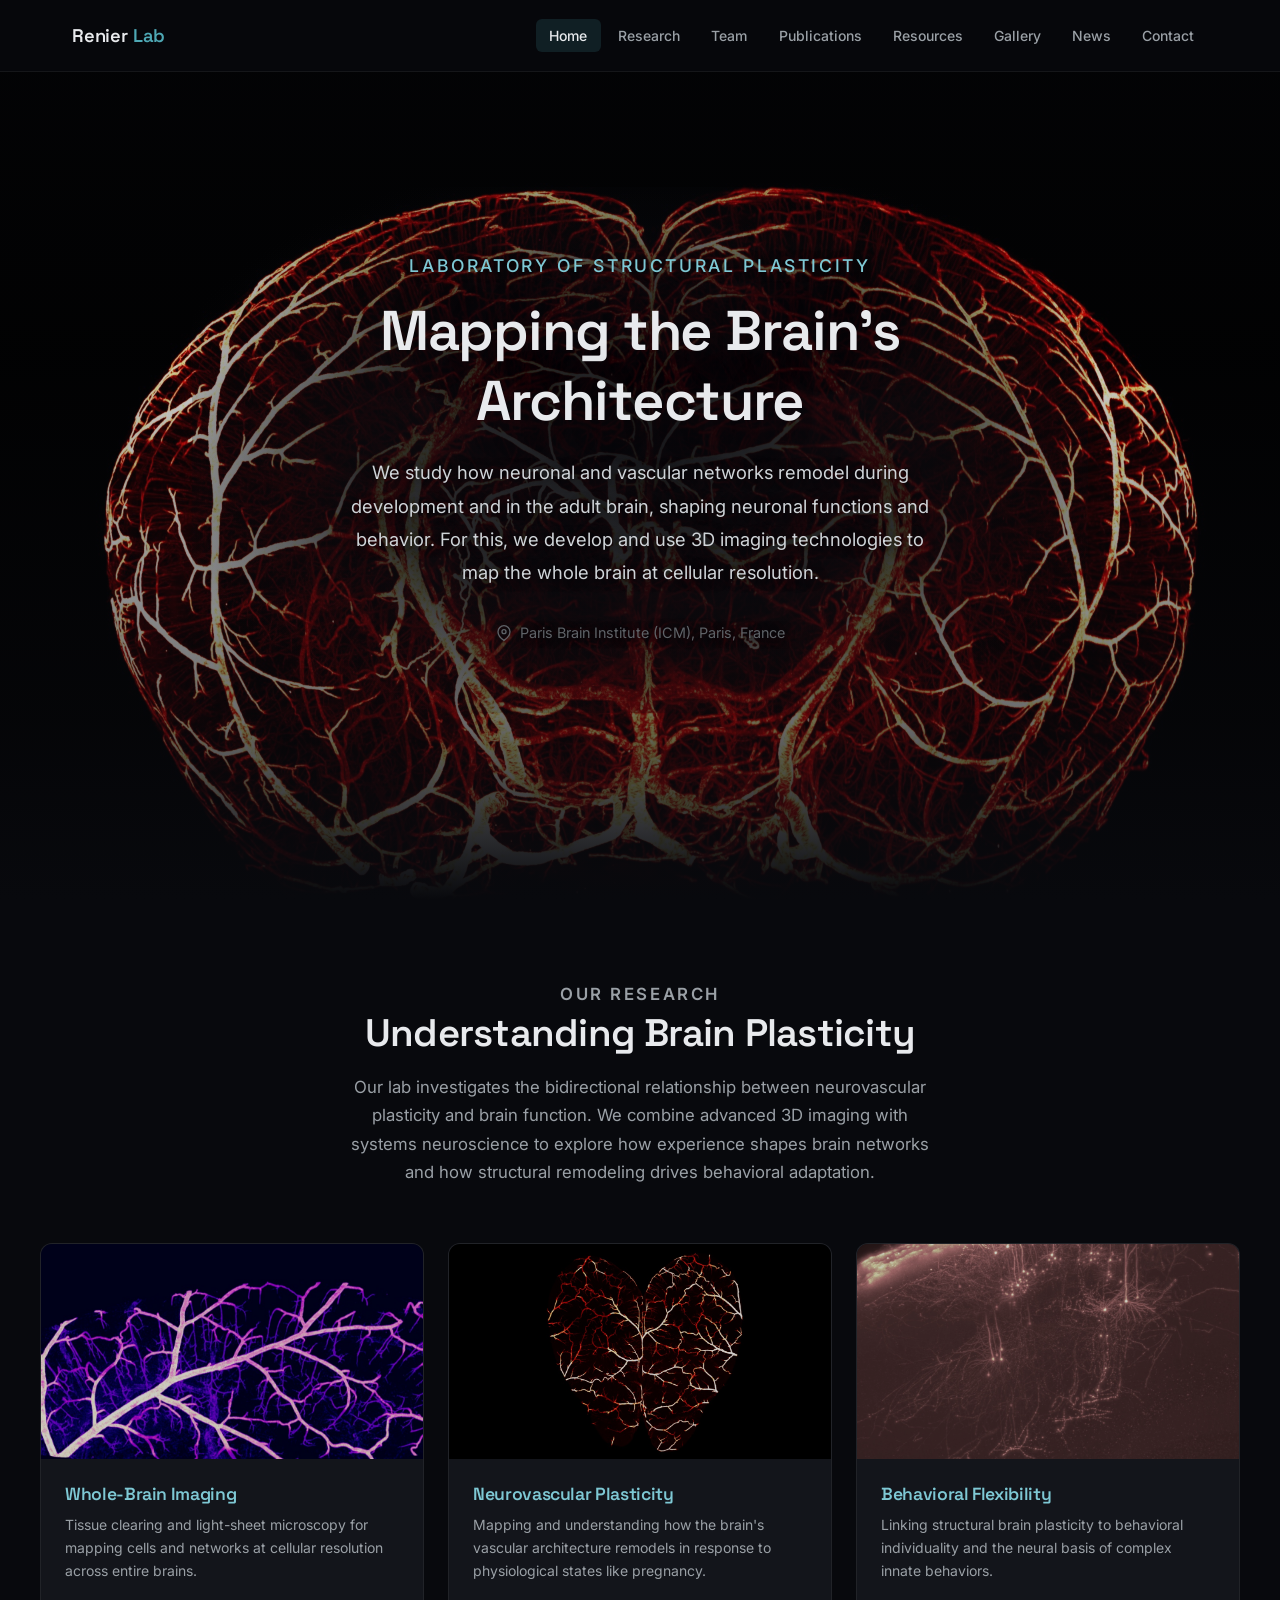
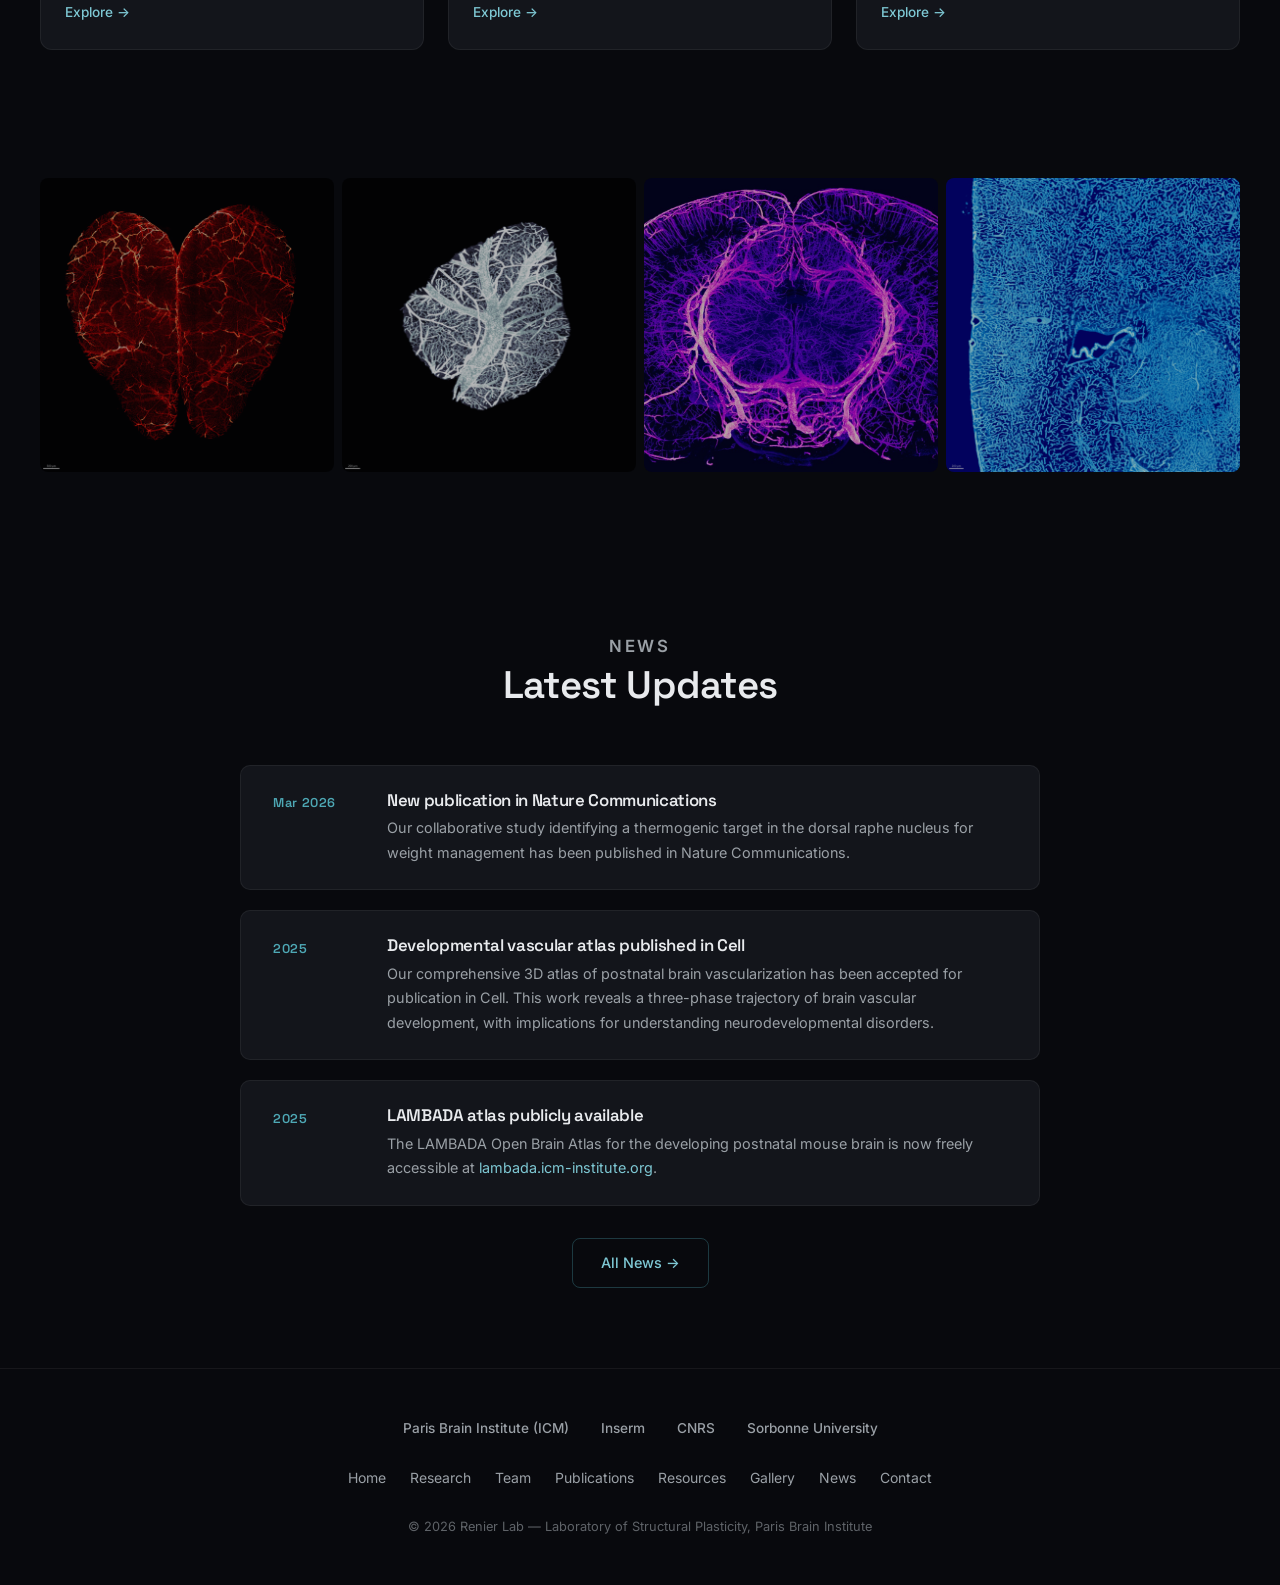
==== site/index.html @ c4204857 "Fixed research statement" ====
<!DOCTYPE html>
<html lang="en">
<head>
  <meta charset="UTF-8">
  <meta name="viewport" content="width=device-width, initial-scale=1.0">
  <title>Renier Lab — Laboratory of Structural Plasticity</title>
  <meta name="description" content="The Renier Lab at Paris Brain Institute studies neurovascular plasticity, brain development, and behavioral flexibility using advanced tissue clearing and light-sheet microscopy.">
  <link rel="canonical" href="https://renier-lab.com/">
  <link rel="icon" href="favicon.svg" type="image/svg+xml">
  <link rel="apple-touch-icon" href="apple-touch-icon.png">
  <meta name="theme-color" content="#08090d">
  <meta property="og:type" content="website">
  <meta property="og:site_name" content="Renier Lab">
  <meta property="og:title" content="Renier Lab — Laboratory of Structural Plasticity">
  <meta property="og:description" content="The Renier Lab at Paris Brain Institute studies neurovascular plasticity, brain development, and behavioral flexibility using advanced tissue clearing and light-sheet microscopy.">
  <meta property="og:url" content="https://renier-lab.com/">
  <meta property="og:image" content="https://renier-lab.com/og-image.jpg">
  <meta property="og:image:width" content="1200">
  <meta property="og:image:height" content="630">
  <meta name="twitter:card" content="summary_large_image">
  <meta name="twitter:title" content="Renier Lab — Laboratory of Structural Plasticity">
  <meta name="twitter:description" content="The Renier Lab at Paris Brain Institute studies neurovascular plasticity, brain development, and behavioral flexibility using advanced tissue clearing and light-sheet microscopy.">
  <meta name="twitter:image" content="https://renier-lab.com/og-image.jpg">
  <link rel="preconnect" href="https://fonts.googleapis.com">
  <link rel="preconnect" href="https://fonts.gstatic.com" crossorigin>
  <link href="https://fonts.googleapis.com/css2?family=Inter:wght@400;500;600&family=Space+Grotesk:wght@500;600;700&display=swap" rel="stylesheet">
  <link rel="stylesheet" href="css/style.css">
</head>
<body>
  <a class="skip-link" href="#main">Skip to content</a>
  <!-- Navigation -->
  <nav class="nav">
    <div class="nav-inner">
      <a href="/" class="nav-logo">Renier <span>Lab</span></a>
      <ul class="nav-links">
        <li><a href="/" class="active">Home</a></li>
        <li><a href="/research">Research</a></li>
        <li><a href="/team">Team</a></li>
        <li><a href="/publications">Publications</a></li>
        <li><a href="/resources">Resources</a></li>
        <li><a href="/gallery">Gallery</a></li>
        <li><a href="/news">News</a></li>
        <li><a href="/contact">Contact</a></li>
      </ul>
      <button class="nav-toggle" aria-label="Toggle menu">&#9776;</button>
    </div>
  </nav>

  <main id="main">

  <!-- Hero -->
  <section class="hero">
    <div class="hero-bg" style="background-image: url('images/hero/ring-of-fire.jpg');"></div>
    <div class="hero-content">
      <p class="hero-subtitle">Laboratory of Structural Plasticity</p>
      <h1>Mapping the Brain's Architecture</h1>
      <p class="hero-description">We study how neuronal and vascular networks remodel during development and in the adult brain, shaping neuronal functions and behavior. For this, we develop and use 3D imaging technologies to map the whole brain at cellular resolution.</p>
      <p class="hero-location">
        <svg width="16" height="16" viewBox="0 0 24 24" fill="none" stroke="currentColor" stroke-width="2"><path d="M21 10c0 7-9 13-9 13s-9-6-9-13a9 9 0 0118 0z"/><circle cx="12" cy="10" r="3"/></svg>
        Paris Brain Institute (ICM), Paris, France
      </p>
    </div>
  </section>

  <!-- Research Overview -->
  <section class="section">
    <div class="section-inner">
      <div class="section-header fade-in">
        <p class="section-label">Our Research</p>
        <h2>Understanding Brain Plasticity</h2>
        <p>Our lab investigates the bidirectional relationship between neurovascular plasticity and brain function. We combine advanced 3D imaging with systems neuroscience to explore how experience shapes brain networks and how structural remodeling drives behavioral adaptation.</p>
      </div>

      <div class="highlights fade-in">
        <a href="/research#imaging" class="highlight-card">
          <img src="images/science/brain-forest.jpg" alt="Brain vasculature imaging" class="highlight-image" loading="lazy">
          <div class="highlight-body">
            <h3>Whole-Brain Imaging</h3>
            <p>Tissue clearing and light-sheet microscopy for mapping cells and networks at cellular resolution across entire brains.</p>
            <span class="highlight-link">Explore &rarr;</span>
          </div>
        </a>

        <a href="/research#vasculature" class="highlight-card">
          <img src="images/science/heart-of-fire.jpg" alt="Vascular network reconstruction" class="highlight-image" loading="lazy">
          <div class="highlight-body">
            <h3>Neurovascular Plasticity</h3>
            <p>Mapping and understanding how the brain's vascular architecture remodels in response to physiological states like pregnancy.</p>
            <span class="highlight-link">Explore &rarr;</span>
          </div>
        </a>

        <a href="/research#behavior" class="highlight-card">
          <img src="images/science/vasculature-3.jpg" alt="Brain activity mapping" class="highlight-image" loading="lazy">
          <div class="highlight-body">
            <h3>Behavioral Flexibility</h3>
            <p>Linking structural brain plasticity to behavioral individuality and the neural basis of complex innate behaviors.</p>
            <span class="highlight-link">Explore &rarr;</span>
          </div>
        </a>
      </div>
    </div>
  </section>

  <!-- Gallery Strip -->
  <section class="section" style="padding-top: 0; padding-bottom: 2rem;">
    <div class="section-inner">
      <div class="gallery-strip fade-in">
        <img src="images/science/heart-of-fire-vessels.jpg" alt="Brain vasculature" loading="lazy">
        <img src="images/science/gem.jpg" alt="Brain section" loading="lazy">
        <img src="images/science/purple-brain.jpg" alt="Low magnification brain" loading="lazy">
        <img src="images/science/blue-period.jpg" alt="Brain channels" loading="lazy">
      </div>
    </div>
  </section>

  <!-- Latest News Preview -->
  <section class="section">
    <div class="section-inner">
      <div class="section-header fade-in">
        <p class="section-label">News</p>
        <h2>Latest Updates</h2>
      </div>

      <div class="news-list fade-in">
        <div class="news-item">
          <span class="news-date">Mar 2026</span>
          <div class="news-content">
            <h3>New publication in Nature Communications</h3>
            <p>Our collaborative study identifying a thermogenic target in the dorsal raphe nucleus for weight management has been published in Nature Communications.</p>
          </div>
        </div>
        <div class="news-item">
          <span class="news-date">2025</span>
          <div class="news-content">
            <h3>Developmental vascular atlas published in Cell</h3>
            <p>Our comprehensive 3D atlas of postnatal brain vascularization has been accepted for publication in Cell. This work reveals a three-phase trajectory of brain vascular development, with implications for understanding neurodevelopmental disorders.</p>
          </div>
        </div>
        <div class="news-item">
          <span class="news-date">2025</span>
          <div class="news-content">
            <h3>LAMBADA atlas publicly available</h3>
            <p>The LAMBADA Open Brain Atlas for the developing postnatal mouse brain is now freely accessible at <a href="https://lambada.icm-institute.org" target="_blank" rel="noopener">lambada.icm-institute.org</a>.</p>
          </div>
        </div>
      </div>

      <div class="text-center mt-4">
        <a href="/news" class="btn btn-outline">All News &rarr;</a>
      </div>
    </div>
  </section>

  </main>

  <!-- Footer -->

  <footer class="footer">
    <div class="footer-inner">
      <div class="footer-institutions">
        <a href="https://institutducerveau-icm.org/en/" target="_blank" rel="noopener">Paris Brain Institute (ICM)</a>
        <a href="https://www.inserm.fr/en/" target="_blank" rel="noopener">Inserm</a>
        <a href="https://www.cnrs.fr/en" target="_blank" rel="noopener">CNRS</a>
        <a href="https://www.sorbonne-universite.fr/en" target="_blank" rel="noopener">Sorbonne University</a>
      </div>
      <ul class="footer-links">
        <li><a href="/">Home</a></li>
        <li><a href="/research">Research</a></li>
        <li><a href="/team">Team</a></li>
        <li><a href="/publications">Publications</a></li>
        <li><a href="/resources">Resources</a></li>
        <li><a href="/gallery">Gallery</a></li>
        <li><a href="/news">News</a></li>
        <li><a href="/contact">Contact</a></li>
      </ul>
      <p class="footer-text">&copy; 2026 Renier Lab — Laboratory of Structural Plasticity, Paris Brain Institute</p>
    </div>
  </footer>

  <script src="js/main.js"></script>
</body>
</html>
---- site/css/style.css ----
/* ========================================
   Renier Lab - Laboratory of Structural Plasticity
   Dark & Luminous Theme
   ======================================== */

/* --- CSS Custom Properties --- */
:root {
  --bg-primary: #08090d;
  --bg-surface: #111318;
  --bg-surface-hover: #181b22;
  --bg-card: #13151b;
  --accent: #4ea8b5;
  --accent-light: #7ec8d4;
  --accent-glow: rgba(78, 168, 181, 0.15);
  --text-primary: #e8eaed;
  --text-secondary: #9aa0a6;
  --text-muted: #5f6368;
  --border: rgba(255, 255, 255, 0.06);
  --border-accent: rgba(78, 168, 181, 0.3);
  --font-body: 'Inter', -apple-system, BlinkMacSystemFont, 'Segoe UI', Roboto, sans-serif;
  --font-heading: 'Space Grotesk', 'Inter', -apple-system, BlinkMacSystemFont, sans-serif;
  --max-width: 1200px;
  --nav-height: 72px;
  --transition: 0.3s cubic-bezier(0.4, 0, 0.2, 1);
}

/* --- Reset & Base --- */
*, *::before, *::after {
  margin: 0;
  padding: 0;
  box-sizing: border-box;
}

html {
  scroll-behavior: smooth;
  -webkit-font-smoothing: antialiased;
  -moz-osx-font-smoothing: grayscale;
}

body {
  font-family: var(--font-body);
  background-color: var(--bg-primary);
  color: var(--text-primary);
  line-height: 1.7;
  font-size: 16px;
  overflow-x: hidden;
}

a {
  color: var(--accent-light);
  text-decoration: none;
  transition: color var(--transition);
}

a:hover {
  color: var(--accent);
}

img {
  max-width: 100%;
  height: auto;
  display: block;
}

h1, h2, h3, h4 {
  font-family: var(--font-heading);
  font-weight: 600;
  line-height: 1.25;
  letter-spacing: -0.02em;
}

h1 { font-size: clamp(2.2rem, 5vw, 3.5rem); }
h2 { font-size: clamp(1.6rem, 3.5vw, 2.4rem); }
h3 { font-size: clamp(1.2rem, 2.5vw, 1.5rem); }

/* --- Navigation --- */
.nav {
  position: fixed;
  top: 0;
  left: 0;
  right: 0;
  height: var(--nav-height);
  background: rgba(8, 9, 13, 0.85);
  backdrop-filter: blur(20px);
  -webkit-backdrop-filter: blur(20px);
  border-bottom: 1px solid var(--border);
  z-index: 1000;
  display: flex;
  align-items: center;
  justify-content: center;
}

.nav-inner {
  width: 100%;
  max-width: var(--max-width);
  padding: 0 2rem;
  display: flex;
  align-items: center;
  justify-content: space-between;
}

.nav-logo {
  font-family: var(--font-heading);
  font-size: 1.15rem;
  font-weight: 600;
  color: var(--text-primary);
  letter-spacing: -0.01em;
}

.nav-logo span {
  color: var(--accent);
}

.nav-links {
  display: flex;
  list-style: none;
  gap: 0.25rem;
}

.nav-links a {
  color: var(--text-secondary);
  font-size: 0.875rem;
  font-weight: 500;
  padding: 0.5rem 0.85rem;
  border-radius: 6px;
  transition: all var(--transition);
}

.nav-links a:hover,
.nav-links a.active {
  color: var(--text-primary);
  background: var(--accent-glow);
}

.nav-toggle {
  display: none;
  background: none;
  border: none;
  color: var(--text-primary);
  font-size: 1.5rem;
  cursor: pointer;
  padding: 0.25rem;
}

/* --- Hero Section --- */
.hero {
  position: relative;
  min-height: 100vh;
  display: flex;
  align-items: center;
  justify-content: center;
  overflow: hidden;
}

.hero-bg {
  position: absolute;
  inset: 0;
  background-size: cover;
  background-position: center;
  background-repeat: no-repeat;
}

.hero-bg::after {
  content: '';
  position: absolute;
  inset: 0;
  background: linear-gradient(
    to bottom,
    rgba(8, 9, 13, 0.4) 0%,
    rgba(8, 9, 13, 0.2) 40%,
    rgba(8, 9, 13, 0.6) 80%,
    rgba(8, 9, 13, 1) 100%
  );
}

.hero-content {
  position: relative;
  z-index: 2;
  text-align: center;
  padding: 2rem;
  max-width: 800px;
}

.hero-subtitle {
  font-size: clamp(0.9rem, 2vw, 1.1rem);
  color: var(--accent-light);
  font-weight: 500;
  letter-spacing: 0.15em;
  text-transform: uppercase;
  margin-bottom: 1rem;
}

.hero h1 {
  margin-bottom: 1.25rem;
  text-shadow: 0 2px 40px rgba(0, 0, 0, 0.5);
}

.hero-description {
  font-size: clamp(1rem, 2vw, 1.15rem);
  color: var(--text-secondary);
  max-width: 600px;
  margin: 0 auto 2rem;
  line-height: 1.8;
}

.hero-location {
  display: inline-flex;
  align-items: center;
  gap: 0.5rem;
  color: var(--text-muted);
  font-size: 0.9rem;
}

/* --- Page Hero (shorter, for inner pages) --- */
.page-hero {
  position: relative;
  min-height: 45vh;
  display: flex;
  align-items: flex-end;
  justify-content: center;
  padding-bottom: 3rem;
  overflow: hidden;
}

.page-hero .hero-bg::after {
  background: linear-gradient(
    to bottom,
    rgba(8, 9, 13, 0.5) 0%,
    rgba(8, 9, 13, 0.3) 30%,
    rgba(8, 9, 13, 0.85) 75%,
    rgba(8, 9, 13, 1) 100%
  );
}

.page-hero .hero-content {
  padding-top: calc(var(--nav-height) + 2rem);
}

/* --- Sections --- */
.section {
  padding: 5rem 2rem;
}

.section-inner {
  max-width: var(--max-width);
  margin: 0 auto;
}

.section-header {
  text-align: center;
  margin-bottom: 3.5rem;
}

.section-header h2 {
  margin-bottom: 1rem;
}

.section-header p {
  color: var(--text-secondary);
  max-width: 600px;
  margin: 0 auto;
  font-size: 1.05rem;
}

.section-label {
  font-size: 0.8rem;
  font-weight: 600;
  letter-spacing: 0.15em;
  text-transform: uppercase;
  color: var(--accent);
  margin-bottom: 0.75rem;
}

/* --- Cards --- */
.card-grid {
  display: grid;
  grid-template-columns: repeat(auto-fill, minmax(320px, 1fr));
  gap: 1.5rem;
}

.card {
  background: var(--bg-card);
  border: 1px solid var(--border);
  border-radius: 12px;
  overflow: hidden;
  transition: all var(--transition);
}

.card:hover {
  border-color: var(--border-accent);
  transform: translateY(-2px);
  box-shadow: 0 8px 30px rgba(0, 0, 0, 0.3), 0 0 40px var(--accent-glow);
}

.card-image {
  width: 100%;
  aspect-ratio: 16/10;
  object-fit: cover;
}

.card-body {
  padding: 1.5rem;
}

.card-body h3 {
  margin-bottom: 0.75rem;
}

.card-body p {
  color: var(--text-secondary);
  font-size: 0.925rem;
  line-height: 1.7;
}

/* --- Team Cards --- */
.team-grid {
  display: grid;
  grid-template-columns: repeat(auto-fill, minmax(280px, 1fr));
  gap: 1.5rem;
}

.team-card {
  background: var(--bg-card);
  border: 1px solid var(--border);
  border-radius: 12px;
  padding: 2rem;
  text-align: center;
  transition: all var(--transition);
}

.team-card:hover {
  border-color: var(--border-accent);
  box-shadow: 0 8px 30px rgba(0, 0, 0, 0.3);
}

.team-avatar {
  width: 120px;
  height: 120px;
  border-radius: 50%;
  margin: 0 auto 1.25rem;
  background: linear-gradient(135deg, var(--bg-surface), var(--accent-glow));
  border: 2px solid var(--border-accent);
  display: flex;
  align-items: center;
  justify-content: center;
  font-size: 2.5rem;
  color: var(--accent);
  overflow: hidden;
}

.team-avatar img {
  width: 100%;
  height: 100%;
  object-fit: cover;
}

/* Alumni / Former member variants */
.team-card--alumni {
  opacity: 0.75;
  transition: all var(--transition);
}

.team-card--alumni:hover {
  opacity: 1;
  border-color: var(--border-accent);
  box-shadow: 0 8px 30px rgba(0, 0, 0, 0.3);
}

.team-avatar--alumni {
  width: 80px;
  height: 80px;
  font-size: 1.5rem;
  background: linear-gradient(135deg, var(--bg-surface), rgba(78, 168, 181, 0.06));
  border: 1px solid var(--border);
  color: var(--text-secondary);
}

.team-card h3 {
  margin-bottom: 0.25rem;
  font-size: 1.15rem;
}

.team-role {
  color: var(--accent);
  font-size: 0.8rem;
  font-weight: 600;
  letter-spacing: 0.05em;
  text-transform: uppercase;
  margin-bottom: 1rem;
}

.team-bio {
  color: var(--text-secondary);
  font-size: 0.875rem;
  line-height: 1.7;
}

/* --- Publications --- */
.pub-list {
  display: flex;
  flex-direction: column;
  gap: 1rem;
}

.pub-item {
  background: var(--bg-card);
  border: 1px solid var(--border);
  border-radius: 10px;
  padding: 1.5rem 2rem;
  transition: all var(--transition);
}

.pub-item:hover {
  border-color: var(--border-accent);
}

.pub-title {
  font-family: var(--font-heading);
  font-size: 1.05rem;
  font-weight: 600;
  margin-bottom: 0.5rem;
  line-height: 1.45;
}

.pub-title a {
  color: var(--text-primary);
}

.pub-title a:hover {
  color: var(--accent-light);
}

.pub-authors {
  color: var(--text-secondary);
  font-size: 0.85rem;
  margin-bottom: 0.35rem;
  line-height: 1.5;
}

.pub-journal {
  color: var(--accent);
  font-size: 0.85rem;
  font-weight: 500;
}

.pub-year-group {
  margin-bottom: 2.5rem;
}

.pub-year {
  font-family: var(--font-heading);
  font-size: 1.5rem;
  font-weight: 700;
  color: var(--accent);
  margin-bottom: 1rem;
  padding-bottom: 0.5rem;
  border-bottom: 1px solid var(--border);
}

/* --- Resource Cards --- */
.resource-grid {
  display: grid;
  grid-template-columns: repeat(auto-fill, minmax(340px, 1fr));
  gap: 2rem;
}

.resource-card {
  background: var(--bg-card);
  border: 1px solid var(--border);
  border-radius: 12px;
  padding: 2.5rem;
  transition: all var(--transition);
}

.resource-card:hover {
  border-color: var(--border-accent);
  box-shadow: 0 8px 30px rgba(0, 0, 0, 0.3), 0 0 40px var(--accent-glow);
}

.resource-icon {
  width: 56px;
  height: 56px;
  border-radius: 12px;
  background: var(--accent-glow);
  border: 1px solid var(--border-accent);
  display: flex;
  align-items: center;
  justify-content: center;
  margin-bottom: 1.5rem;
  font-size: 1.5rem;
}

.resource-card h3 {
  margin-bottom: 0.75rem;
  font-size: 1.3rem;
}

.resource-card p {
  color: var(--text-secondary);
  font-size: 0.925rem;
  line-height: 1.7;
  margin-bottom: 1.5rem;
}

.resource-link {
  display: inline-flex;
  align-items: center;
  gap: 0.5rem;
  color: var(--accent-light);
  font-weight: 500;
  font-size: 0.9rem;
}

.resource-link:hover {
  gap: 0.75rem;
}

/* --- News --- */
.news-list {
  display: flex;
  flex-direction: column;
  gap: 1.25rem;
  max-width: 800px;
  margin: 0 auto;
}

.news-item {
  background: var(--bg-card);
  border: 1px solid var(--border);
  border-radius: 10px;
  padding: 1.5rem 2rem;
  display: flex;
  gap: 1.5rem;
  align-items: flex-start;
  transition: all var(--transition);
}

.news-item:hover {
  border-color: var(--border-accent);
}

.news-date {
  flex-shrink: 0;
  font-family: var(--font-heading);
  font-size: 0.8rem;
  font-weight: 600;
  color: var(--accent);
  letter-spacing: 0.05em;
  min-width: 90px;
  padding-top: 0.15rem;
}

.news-content h3 {
  font-size: 1.05rem;
  margin-bottom: 0.35rem;
}

.news-content p {
  color: var(--text-secondary);
  font-size: 0.9rem;
}

/* --- Contact --- */
.contact-grid {
  display: grid;
  grid-template-columns: 1fr 1fr;
  gap: 3rem;
  max-width: 900px;
  margin: 0 auto;
}

.contact-info h3 {
  margin-bottom: 1.5rem;
}

.contact-item {
  display: flex;
  gap: 1rem;
  margin-bottom: 1.5rem;
  align-items: flex-start;
}

.contact-icon {
  flex-shrink: 0;
  width: 40px;
  height: 40px;
  border-radius: 10px;
  background: var(--accent-glow);
  border: 1px solid var(--border-accent);
  display: flex;
  align-items: center;
  justify-content: center;
  color: var(--accent);
  font-size: 1rem;
}

.contact-item p {
  color: var(--text-secondary);
  font-size: 0.925rem;
  line-height: 1.6;
}

.contact-item a {
  color: var(--accent-light);
}

.contact-map {
  border-radius: 12px;
  overflow: hidden;
  border: 1px solid var(--border);
  aspect-ratio: 4/3;
}

.contact-map iframe {
  width: 100%;
  height: 100%;
  border: none;
  filter: invert(0.9) hue-rotate(180deg) brightness(0.8) contrast(1.2);
}

/* --- Footer --- */
.footer {
  border-top: 1px solid var(--border);
  padding: 3rem 2rem;
  text-align: center;
}

.footer-inner {
  max-width: var(--max-width);
  margin: 0 auto;
}

.footer-links {
  display: flex;
  justify-content: center;
  flex-wrap: wrap;
  gap: 1.5rem;
  margin-bottom: 1.5rem;
  list-style: none;
}

.footer-links a {
  color: var(--text-secondary);
  font-size: 0.875rem;
}

.footer-links a:hover {
  color: var(--accent-light);
}

.footer-text {
  color: var(--text-muted);
  font-size: 0.8rem;
}

.footer-institutions {
  display: flex;
  justify-content: center;
  align-items: center;
  gap: 2rem;
  margin-bottom: 1.5rem;
  flex-wrap: wrap;
}

.footer-institutions a {
  color: var(--text-secondary);
  font-size: 0.85rem;
  font-weight: 500;
}

/* --- Buttons --- */
.btn {
  display: inline-flex;
  align-items: center;
  gap: 0.5rem;
  padding: 0.75rem 1.75rem;
  border-radius: 8px;
  font-family: var(--font-body);
  font-size: 0.9rem;
  font-weight: 500;
  cursor: pointer;
  transition: all var(--transition);
  border: none;
}

.btn-primary {
  background: var(--accent);
  color: var(--bg-primary);
}

.btn-primary:hover {
  background: var(--accent-light);
  color: var(--bg-primary);
  box-shadow: 0 4px 20px rgba(78, 168, 181, 0.3);
}

.btn-outline {
  background: transparent;
  color: var(--accent-light);
  border: 1px solid var(--border-accent);
}

.btn-outline:hover {
  background: var(--accent-glow);
  border-color: var(--accent);
}

/* --- Animations --- */
.fade-in {
  opacity: 0;
  transform: translateY(20px);
  transition: opacity 0.6s ease-out, transform 0.6s ease-out;
}

.fade-in.visible {
  opacity: 1;
  transform: translateY(0);
}

/* --- Image Gallery Mosaic --- */
.gallery-strip {
  display: grid;
  grid-template-columns: repeat(4, 1fr);
  gap: 0.5rem;
  margin: 3rem 0;
}

.gallery-strip img {
  width: 100%;
  aspect-ratio: 1;
  object-fit: cover;
  border-radius: 8px;
  opacity: 0.7;
  transition: opacity var(--transition);
}

.gallery-strip img:hover {
  opacity: 1;
}

/* --- Highlight Cards (Home) --- */
.highlights {
  display: grid;
  grid-template-columns: repeat(3, 1fr);
  gap: 1.5rem;
}

.highlight-card {
  background: var(--bg-card);
  border: 1px solid var(--border);
  border-radius: 12px;
  overflow: hidden;
  transition: all var(--transition);
}

.highlight-card:hover {
  border-color: var(--border-accent);
  transform: translateY(-3px);
  box-shadow: 0 12px 40px rgba(0, 0, 0, 0.4), 0 0 60px var(--accent-glow);
}

.highlight-image {
  width: 100%;
  aspect-ratio: 16/9;
  object-fit: cover;
  filter: brightness(0.8);
  transition: filter var(--transition);
}

.highlight-card:hover .highlight-image {
  filter: brightness(1);
}

.highlight-body {
  padding: 1.5rem;
}

.highlight-body h3 {
  margin-bottom: 0.5rem;
  font-size: 1.1rem;
}

.highlight-body p {
  color: var(--text-secondary);
  font-size: 0.875rem;
  line-height: 1.65;
  margin-bottom: 1rem;
}

.highlight-link {
  font-size: 0.85rem;
  font-weight: 500;
  color: var(--accent-light);
  display: inline-flex;
  align-items: center;
  gap: 0.35rem;
}

/* --- Research Themes --- */
.research-theme {
  display: grid;
  grid-template-columns: 1fr 1fr;
  gap: 3rem;
  align-items: center;
  margin-bottom: 5rem;
}

.research-theme:nth-child(even) {
  direction: rtl;
}

.research-theme:nth-child(even) > * {
  direction: ltr;
}

.research-theme-image {
  border-radius: 12px;
  overflow: hidden;
  border: 1px solid var(--border);
}

.research-theme-image img {
  width: 100%;
  aspect-ratio: 4/3;
  object-fit: cover;
}

.research-theme-content h3 {
  font-size: 1.4rem;
  margin-bottom: 1rem;
}

.research-theme-content p {
  color: var(--text-secondary);
  line-height: 1.8;
  margin-bottom: 1rem;
}

/* --- Utility --- */
.text-center { text-align: center; }
.text-accent { color: var(--accent); }
.mt-1 { margin-top: 0.5rem; }
.mt-2 { margin-top: 1rem; }
.mt-3 { margin-top: 1.5rem; }
.mt-4 { margin-top: 2rem; }
.mb-2 { margin-bottom: 1rem; }
.mb-3 { margin-bottom: 1.5rem; }

/* --- Responsive --- */
/* Nav collapses earlier — eight items no longer fit */
@media (max-width: 900px) {
  .nav-links {
    display: none;
    position: fixed;
    top: var(--nav-height);
    left: 0;
    right: 0;
    background: var(--bg-surface);
    border-bottom: 1px solid var(--border);
    flex-direction: column;
    padding: 1rem;
    gap: 0;
  }

  .nav-links.open {
    display: flex;
  }

  .nav-links a {
    padding: 0.75rem 1rem;
    font-size: 1rem;
  }

  .nav-toggle {
    display: block;
  }
}

@media (max-width: 768px) {
  .hero {
    min-height: 85vh;
  }

  .page-hero {
    min-height: 35vh;
  }

  .highlights {
    grid-template-columns: 1fr;
  }

  .research-theme {
    grid-template-columns: 1fr;
    gap: 1.5rem;
  }

  .research-theme:nth-child(even) {
    direction: ltr;
  }

  .team-grid {
    grid-template-columns: 1fr;
  }

  .contact-grid {
    grid-template-columns: 1fr;
  }

  .resource-grid {
    grid-template-columns: 1fr;
  }

  .gallery-strip {
    grid-template-columns: repeat(2, 1fr);
  }

  .news-item {
    flex-direction: column;
    gap: 0.5rem;
  }

  .section {
    padding: 3rem 1.25rem;
  }
}

@media (max-width: 480px) {
  .card-grid {
    grid-template-columns: 1fr;
  }

  .pub-item {
    padding: 1.25rem;
  }
}

/* --- Gallery Page --- */
.gallery-grid {
  display: grid;
  grid-template-columns: repeat(auto-fill, minmax(260px, 1fr));
  gap: 1rem;
}

.gallery-item {
  position: relative;
  display: block;
  padding: 0;
  border: 1px solid var(--border);
  border-radius: 10px;
  overflow: hidden;
  background: var(--bg-card);
  cursor: zoom-in;
  aspect-ratio: 1;
  transition: border-color var(--transition), transform var(--transition), box-shadow var(--transition);
}

.gallery-item--photo { aspect-ratio: 4 / 3; }

.gallery-item:hover,
.gallery-item:focus-visible {
  border-color: var(--border-accent);
  transform: translateY(-2px);
  box-shadow: 0 10px 32px rgba(0, 0, 0, 0.45), 0 0 40px var(--accent-glow);
  outline: none;
}

.gallery-item img {
  width: 100%;
  height: 100%;
  object-fit: cover;
  transition: transform var(--transition), filter var(--transition);
  filter: brightness(0.92);
}

.gallery-item:hover img,
.gallery-item:focus-visible img {
  transform: scale(1.04);
  filter: brightness(1);
}

.gallery-caption {
  position: absolute;
  left: 0;
  right: 0;
  bottom: 0;
  padding: 2.5rem 1rem 0.9rem;
  text-align: left;
  background: linear-gradient(to top, rgba(8, 9, 13, 0.94) 15%, rgba(8, 9, 13, 0));
  pointer-events: none;
}

.gallery-caption strong {
  display: block;
  font-family: var(--font-heading);
  font-size: 0.9rem;
  font-weight: 600;
  color: var(--text-primary);
  letter-spacing: -0.01em;
}

.gallery-caption em {
  display: block;
  margin-top: 0.15rem;
  font-style: normal;
  font-size: 0.78rem;
  line-height: 1.45;
  color: var(--text-secondary);
  opacity: 0;
  max-height: 0;
  transition: opacity var(--transition), max-height var(--transition);
}

.gallery-item:hover .gallery-caption em,
.gallery-item:focus-visible .gallery-caption em {
  opacity: 1;
  max-height: 5rem;
}

/* --- Lightbox --- */
.lightbox {
  position: fixed;
  inset: 0;
  z-index: 2000;
  display: flex;
  align-items: center;
  justify-content: center;
  padding: 3.5rem 1rem;
  background: rgba(4, 5, 8, 0.96);
  backdrop-filter: blur(8px);
  -webkit-backdrop-filter: blur(8px);
  opacity: 0;
  transition: opacity 0.25s ease-out;
}

.lightbox.open { opacity: 1; }

/* `display: flex` above outranks the UA rule for [hidden], so restate it —
   without this the invisible overlay swallows every click on the page. */
.lightbox[hidden] { display: none; }

.lightbox-figure {
  max-width: min(1200px, 100%);
  max-height: 100%;
  display: flex;
  flex-direction: column;
  align-items: center;
  gap: 1rem;
}

.lightbox-figure img {
  max-width: 100%;
  max-height: calc(100vh - 11rem);
  width: auto;
  border-radius: 8px;
  box-shadow: 0 20px 70px rgba(0, 0, 0, 0.7);
}

.lightbox-figure figcaption {
  text-align: center;
  color: var(--text-secondary);
  font-size: 0.9rem;
  max-width: 60ch;
  line-height: 1.6;
}

.lightbox-figure figcaption strong {
  display: block;
  font-family: var(--font-heading);
  color: var(--text-primary);
  font-size: 1.05rem;
  margin-bottom: 0.2rem;
}

.lightbox-close,
.lightbox-nav {
  position: absolute;
  background: rgba(255, 255, 255, 0.06);
  border: 1px solid var(--border);
  color: var(--text-primary);
  border-radius: 50%;
  cursor: pointer;
  display: flex;
  align-items: center;
  justify-content: center;
  transition: background var(--transition), border-color var(--transition);
}

.lightbox-close:hover,
.lightbox-nav:hover {
  background: var(--accent-glow);
  border-color: var(--border-accent);
}

.lightbox-close {
  top: 1.25rem;
  right: 1.25rem;
  width: 42px;
  height: 42px;
  font-size: 1.6rem;
  line-height: 1;
}

.lightbox-nav {
  top: 50%;
  transform: translateY(-50%);
  width: 48px;
  height: 48px;
  font-size: 2rem;
  line-height: 1;
}

.lightbox-prev { left: 1.25rem; }
.lightbox-next { right: 1.25rem; }

body.lightbox-open { overflow: hidden; }

@media (max-width: 640px) {
  .lightbox-nav { width: 40px; height: 40px; font-size: 1.6rem; }
  .lightbox-prev { left: 0.5rem; }
  .lightbox-next { right: 0.5rem; }
  .gallery-grid { grid-template-columns: repeat(2, 1fr); gap: 0.6rem; }
  .gallery-caption em { display: none; }
}

/* --- Skip link --- */
.skip-link {
  position: absolute;
  left: -9999px;
  top: 0;
  z-index: 3000;
  background: var(--accent);
  color: var(--bg-primary);
  padding: 0.75rem 1.25rem;
  border-radius: 0 0 8px 0;
  font-weight: 600;
}

.skip-link:focus {
  left: 0;
  color: var(--bg-primary);
}

/* --- Publication filter --- */
.pub-filter {
  max-width: 640px;
  margin: 0 auto 3rem;
}

.pub-filter input {
  width: 100%;
  padding: 0.85rem 1.15rem;
  border-radius: 10px;
  border: 1px solid var(--border);
  background: var(--bg-card);
  color: var(--text-primary);
  font-family: var(--font-body);
  font-size: 0.95rem;
  transition: border-color var(--transition);
}

.pub-filter input::placeholder { color: var(--text-muted); }

.pub-filter input:focus {
  outline: none;
  border-color: var(--border-accent);
  box-shadow: 0 0 0 3px var(--accent-glow);
}

.pub-count {
  margin-top: 0.75rem;
  text-align: center;
  font-size: 0.85rem;
  color: var(--text-muted);
}

.pub-year-group[hidden],
.pub-item[hidden] { display: none; }

/* --- Motion preferences --- */
@media (prefers-reduced-motion: reduce) {
  html { scroll-behavior: auto; }
  *, *::before, *::after {
    animation-duration: 0.001ms !important;
    animation-iteration-count: 1 !important;
    transition-duration: 0.001ms !important;
  }
  .fade-in { opacity: 1; transform: none; }
}

/* --- Focus visibility --- */
a:focus-visible,
button:focus-visible {
  outline: 2px solid var(--accent);
  outline-offset: 3px;
  border-radius: 4px;
}

/* --- Screen-reader-only text --- */
.visually-hidden {
  position: absolute;
  width: 1px;
  height: 1px;
  padding: 0;
  margin: -1px;
  overflow: hidden;
  clip: rect(0, 0, 0, 0);
  white-space: nowrap;
  border: 0;
}

/* --- Anchor targets clear the fixed nav --- */
[id] { scroll-margin-top: calc(var(--nav-height) + 1rem); }

/* --- Hero text legibility over bright imagery --- */
.hero-content::before {
  content: '';
  position: absolute;
  inset: -2rem -3rem;
  z-index: -1;
  background: radial-gradient(ellipse at center,
    rgba(8, 9, 13, 0.9) 0%,
    rgba(8, 9, 13, 0.75) 45%,
    rgba(8, 9, 13, 0) 80%);
  pointer-events: none;
}

/* Hero copy sits on top of bright microscopy — lift it off the image. */
.hero-description,
.page-hero .hero-description {
  color: #cfd4d8;
  text-shadow: 0 1px 12px rgba(0, 0, 0, 0.75);
}

.hero-location,
.hero-subtitle {
  text-shadow: 0 1px 10px rgba(0, 0, 0, 0.7);
}
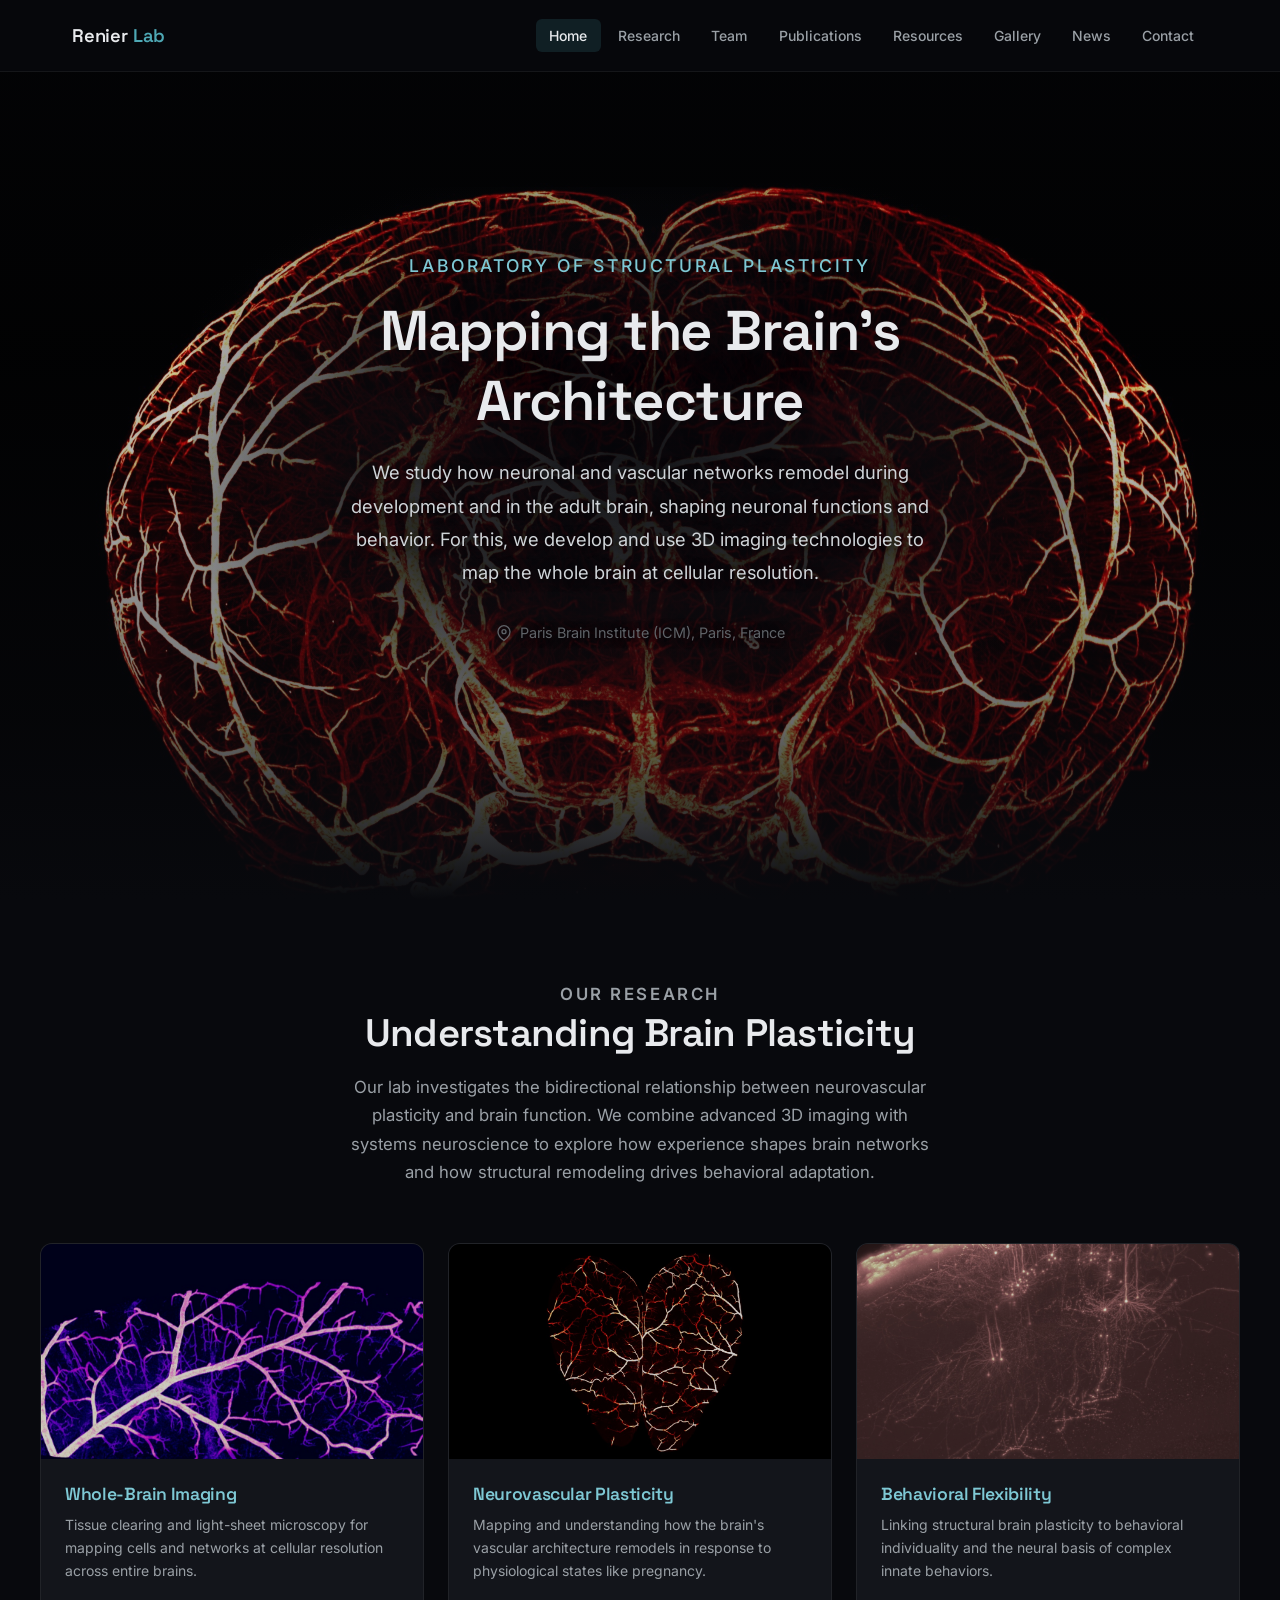
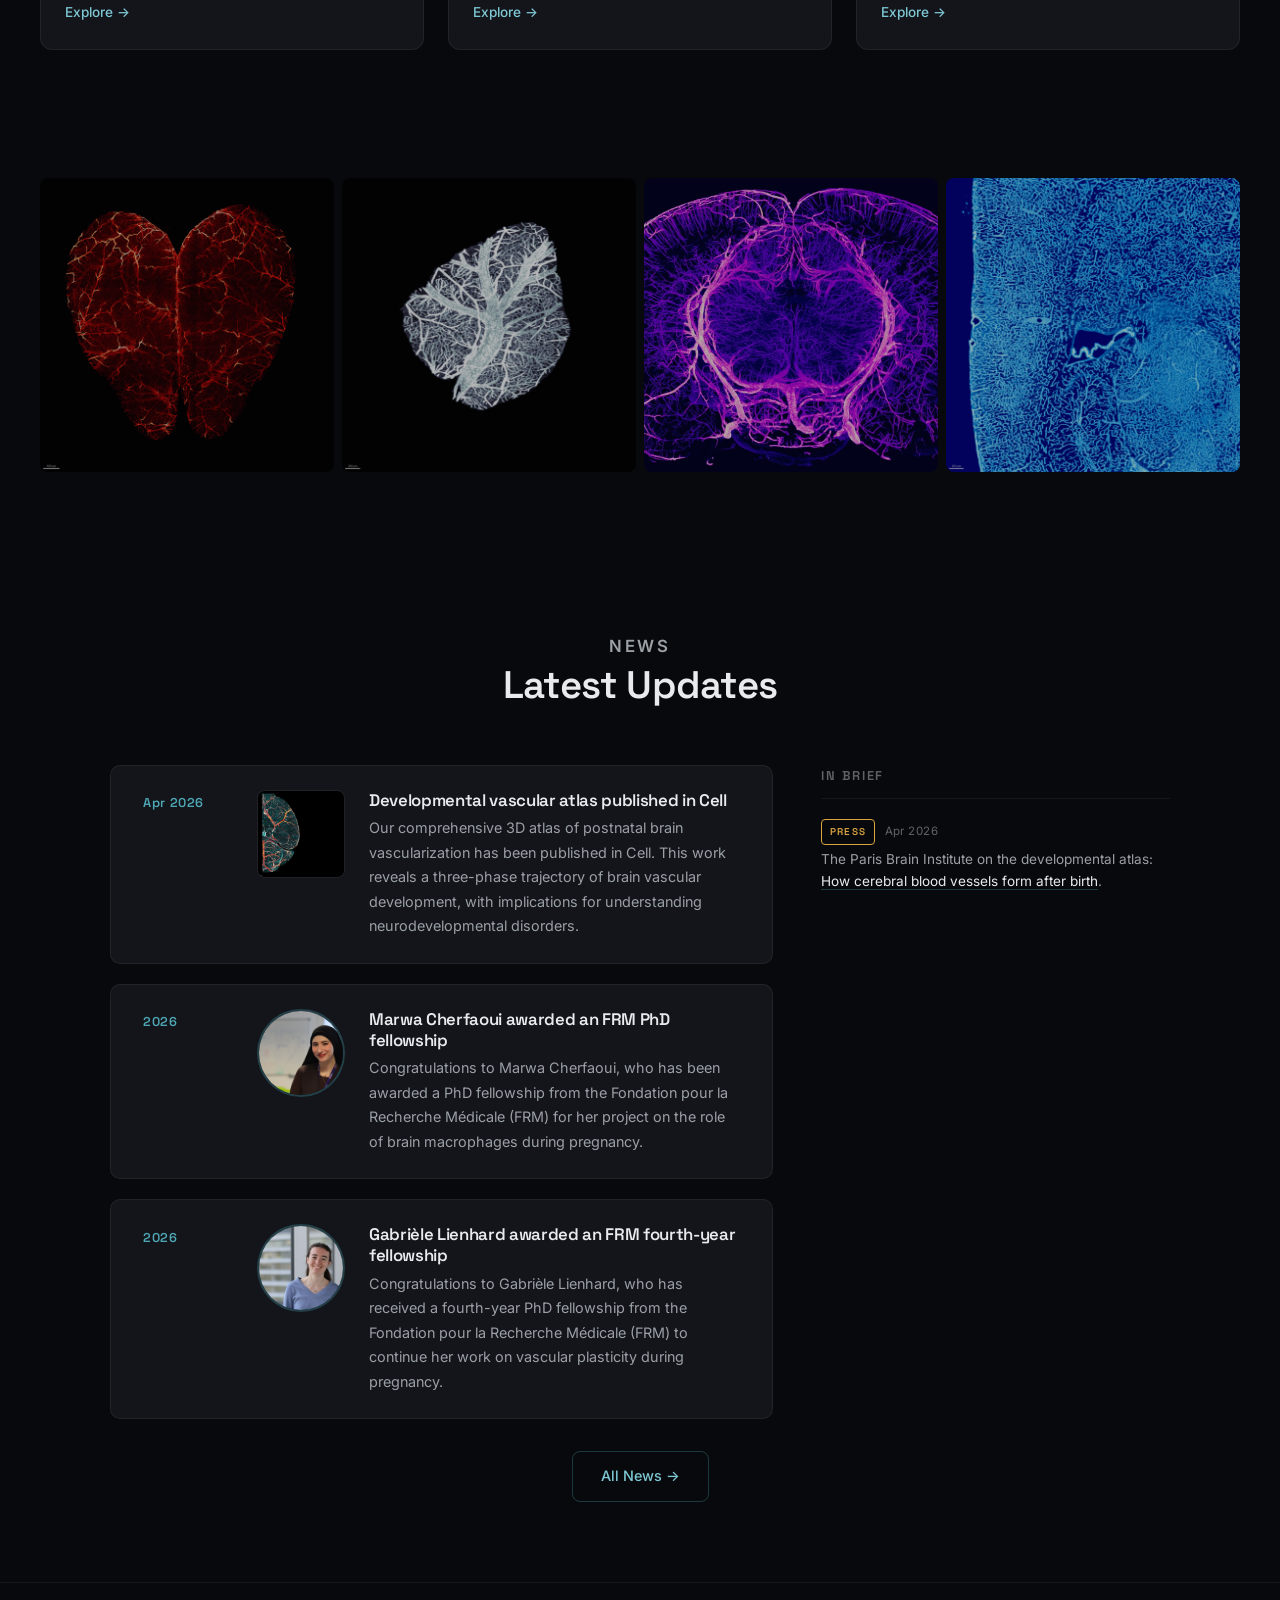
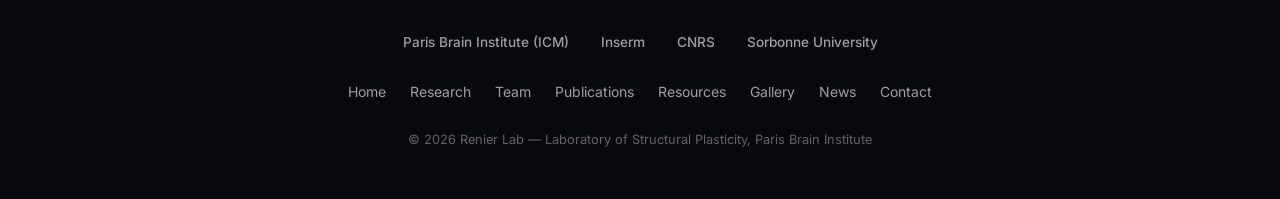
==== commit df6e300a: "Refresh the home news preview, add an "In brief" list for short items - The home preview showed thre" ====
--- a/site/index.html
+++ b/site/index.html
@@ -122,28 +122,58 @@
         <h2>Latest Updates</h2>
       </div>
 
-      <div class="news-list fade-in">
-        <div class="news-item">
-          <span class="news-date">Mar 2026</span>
-          <div class="news-content">
-            <h3>New publication in Nature Communications</h3>
-            <p>Our collaborative study identifying a thermogenic target in the dorsal raphe nucleus for weight management has been published in Nature Communications.</p>
+      <div class="news-split fade-in">
+        <div class="news-list">
+          <div class="news-item">
+            <span class="news-date">Apr 2026</span>
+            <div class="news-thumb"><img src="images/thumbs/news/cell-atlas-2026.jpg" alt="Vascular labelling in a postnatal mouse brain hemisphere" loading="lazy" decoding="async"></div>
+            <div class="news-content">
+              <h3>Developmental vascular atlas published in Cell</h3>
+              <p>Our comprehensive 3D atlas of postnatal brain vascularization has been published in Cell. This work reveals a three-phase trajectory of brain vascular development, with implications for understanding neurodevelopmental disorders.</p>
+            </div>
+          </div>
+          <div class="news-item">
+            <span class="news-date">2026</span>
+            <div class="news-thumb news-thumb--person"><img src="images/team/marwa.jpg" alt="Marwa Cherfaoui" loading="lazy" decoding="async"></div>
+            <div class="news-content">
+              <h3>Marwa Cherfaoui awarded an FRM PhD fellowship</h3>
+              <p>Congratulations to Marwa Cherfaoui, who has been awarded a PhD fellowship from the Fondation pour la Recherche M&eacute;dicale (FRM) for her project on the role of brain macrophages during pregnancy.</p>
+            </div>
+          </div>
+          <div class="news-item">
+            <span class="news-date">2026</span>
+            <div class="news-thumb news-thumb--person"><img src="images/team/gabriele.jpg" alt="Gabri&egrave;le Lienhard" loading="lazy" decoding="async"></div>
+            <div class="news-content">
+              <h3>Gabri&egrave;le Lienhard awarded an FRM fourth-year fellowship</h3>
+              <p>Congratulations to Gabri&egrave;le Lienhard, who has received a fourth-year PhD fellowship from the Fondation pour la Recherche M&eacute;dicale (FRM) to continue her work on vascular plasticity during pregnancy.</p>
+            </div>
           </div>
         </div>
-        <div class="news-item">
-          <span class="news-date">2025</span>
-          <div class="news-content">
-            <h3>Developmental vascular atlas published in Cell</h3>
-            <p>Our comprehensive 3D atlas of postnatal brain vascularization has been accepted for publication in Cell. This work reveals a three-phase trajectory of brain vascular development, with implications for understanding neurodevelopmental disorders.</p>
-          </div>
-        </div>
-        <div class="news-item">
-          <span class="news-date">2025</span>
-          <div class="news-content">
-            <h3>LAMBADA atlas publicly available</h3>
-            <p>The LAMBADA Open Brain Atlas for the developing postnatal mouse brain is now freely accessible at <a href="https://lambada.icm-institute.org" target="_blank" rel="noopener">lambada.icm-institute.org</a>.</p>
-          </div>
-        </div>
+
+        <aside class="news-brief">
+          <p class="brief-heading">In brief</p>
+          <ul class="brief-list">
+            <li class="brief-item">
+              <div class="brief-meta"><span class="brief-tag brief-tag--press">Press</span><span class="brief-date">Apr 2026</span></div>
+              <p>The Paris Brain Institute on the developmental atlas: <a href="https://parisbraininstitute.org/news/how-cerebral-blood-vessels-form-after-birth" target="_blank" rel="noopener">How cerebral blood vessels form after birth</a>.</p>
+            </li>
+            <!-- Copy one of these, newest first. Tag classes: brief-tag--talk,
+                 brief-tag--press, brief-tag--note, brief-tag--event.
+            <li class="brief-item">
+              <div class="brief-meta"><span class="brief-tag brief-tag--talk">Talk</span><span class="brief-date">Oct 2026</span></div>
+              <p>Invited talk at &lt;meeting&gt;, &lt;city&gt;.</p>
+            </li>
+            <li class="brief-item">
+              <div class="brief-meta"><span class="brief-tag brief-tag--note">Note</span><span class="brief-date">2026</span></div>
+              <p>&lt;Short piece&gt;, in &lt;journal&gt;.</p>
+            </li>
+            <li class="brief-item">
+              <div class="brief-meta"><span class="brief-tag brief-tag--event">Event</span><span class="brief-date">Apr 2026</span></div>
+              <p>&lt;Symposium or workshop the lab hosted&gt;.</p>
+            </li>
+            -->
+          </ul>
+        </aside>
       </div>
 
       <div class="text-center mt-4">
--- a/site/css/style.css
+++ b/site/css/style.css
@@ -550,6 +550,40 @@
   padding-top: 0.15rem;
 }
 
+.news-thumb {
+  flex-shrink: 0;
+  width: 88px;
+  height: 88px;
+  border-radius: 8px;
+  overflow: hidden;
+  border: 1px solid var(--border);
+  background: var(--bg-surface);
+  transition: border-color var(--transition);
+}
+
+.news-thumb img {
+  width: 100%;
+  height: 100%;
+  object-fit: cover;
+  display: block;
+}
+
+/* Funder logos sit on their own light ground, fitted rather than cropped */
+.news-thumb--logo {
+  background: #fff;
+  border-color: rgba(255, 255, 255, 0.12);
+}
+
+/* People keep the circular frame used for team avatars */
+.news-thumb--person {
+  border-radius: 50%;
+  border: 2px solid var(--border-accent);
+}
+
+.news-item:hover .news-thumb {
+  border-color: var(--border-accent);
+}
+
 .news-content h3 {
   font-size: 1.05rem;
   margin-bottom: 0.35rem;
@@ -558,6 +592,113 @@
 .news-content p {
   color: var(--text-secondary);
   font-size: 0.9rem;
+}
+
+/* --- News: short items ("In brief") --- */
+/* Home page: main news on the left, the brief rail on the right. */
+.news-split {
+  display: grid;
+  grid-template-columns: minmax(0, 1.9fr) minmax(0, 1fr);
+  gap: 3rem;
+  max-width: 1060px;
+  margin: 0 auto;
+  align-items: start;
+}
+
+.news-split .news-list {
+  max-width: none;
+  margin: 0;
+}
+
+.brief-heading {
+  font-family: var(--font-heading);
+  font-size: 0.8rem;
+  font-weight: 600;
+  letter-spacing: 0.15em;
+  text-transform: uppercase;
+  color: var(--text-muted);
+  padding-bottom: 0.75rem;
+  margin-bottom: 0.25rem;
+  border-bottom: 1px solid var(--border);
+}
+
+.brief-list {
+  list-style: none;
+  margin: 0;
+  padding: 0;
+}
+
+.brief-item {
+  padding: 1rem 0;
+  border-bottom: 1px solid var(--border);
+}
+
+.brief-item:last-child {
+  border-bottom: none;
+}
+
+.brief-meta {
+  display: flex;
+  align-items: baseline;
+  gap: 0.6rem;
+  margin-bottom: 0.3rem;
+}
+
+.brief-tag {
+  font-family: var(--font-heading);
+  font-size: 0.62rem;
+  font-weight: 600;
+  letter-spacing: 0.12em;
+  text-transform: uppercase;
+  padding: 0.2rem 0.5rem;
+  border-radius: 4px;
+  border: 1px solid currentColor;
+  white-space: nowrap;
+  color: var(--accent);
+}
+
+.brief-tag--talk  { color: #7ec8d4; }
+.brief-tag--press { color: #d9a441; }
+.brief-tag--note  { color: #a98ad4; }
+.brief-tag--event { color: #6fbf8b; }
+
+.brief-date {
+  font-size: 0.72rem;
+  color: var(--text-muted);
+  letter-spacing: 0.04em;
+}
+
+.brief-item p {
+  font-size: 0.85rem;
+  line-height: 1.6;
+  color: var(--text-secondary);
+  margin: 0;
+}
+
+.brief-item a {
+  color: var(--text-primary);
+  text-decoration: none;
+  border-bottom: 1px solid var(--border-accent);
+  transition: color var(--transition);
+}
+
+.brief-item a:hover {
+  color: var(--accent-light);
+}
+
+/* News page: the archive runs full width under the main list. */
+.brief-archive {
+  max-width: 800px;
+  margin: 4rem auto 0;
+}
+
+.brief-archive .brief-list {
+  columns: 2;
+  column-gap: 3rem;
+}
+
+.brief-archive .brief-item {
+  break-inside: avoid;
 }
 
 /* --- Contact --- */
@@ -914,9 +1055,23 @@
     grid-template-columns: repeat(2, 1fr);
   }
 
+  .news-split {
+    grid-template-columns: 1fr;
+    gap: 2.5rem;
+  }
+
+  .brief-archive .brief-list {
+    columns: 1;
+  }
+
   .news-item {
     flex-direction: column;
-    gap: 0.5rem;
+    gap: 0.75rem;
+  }
+
+  .news-thumb {
+    width: 72px;
+    height: 72px;
   }
 
   .section {
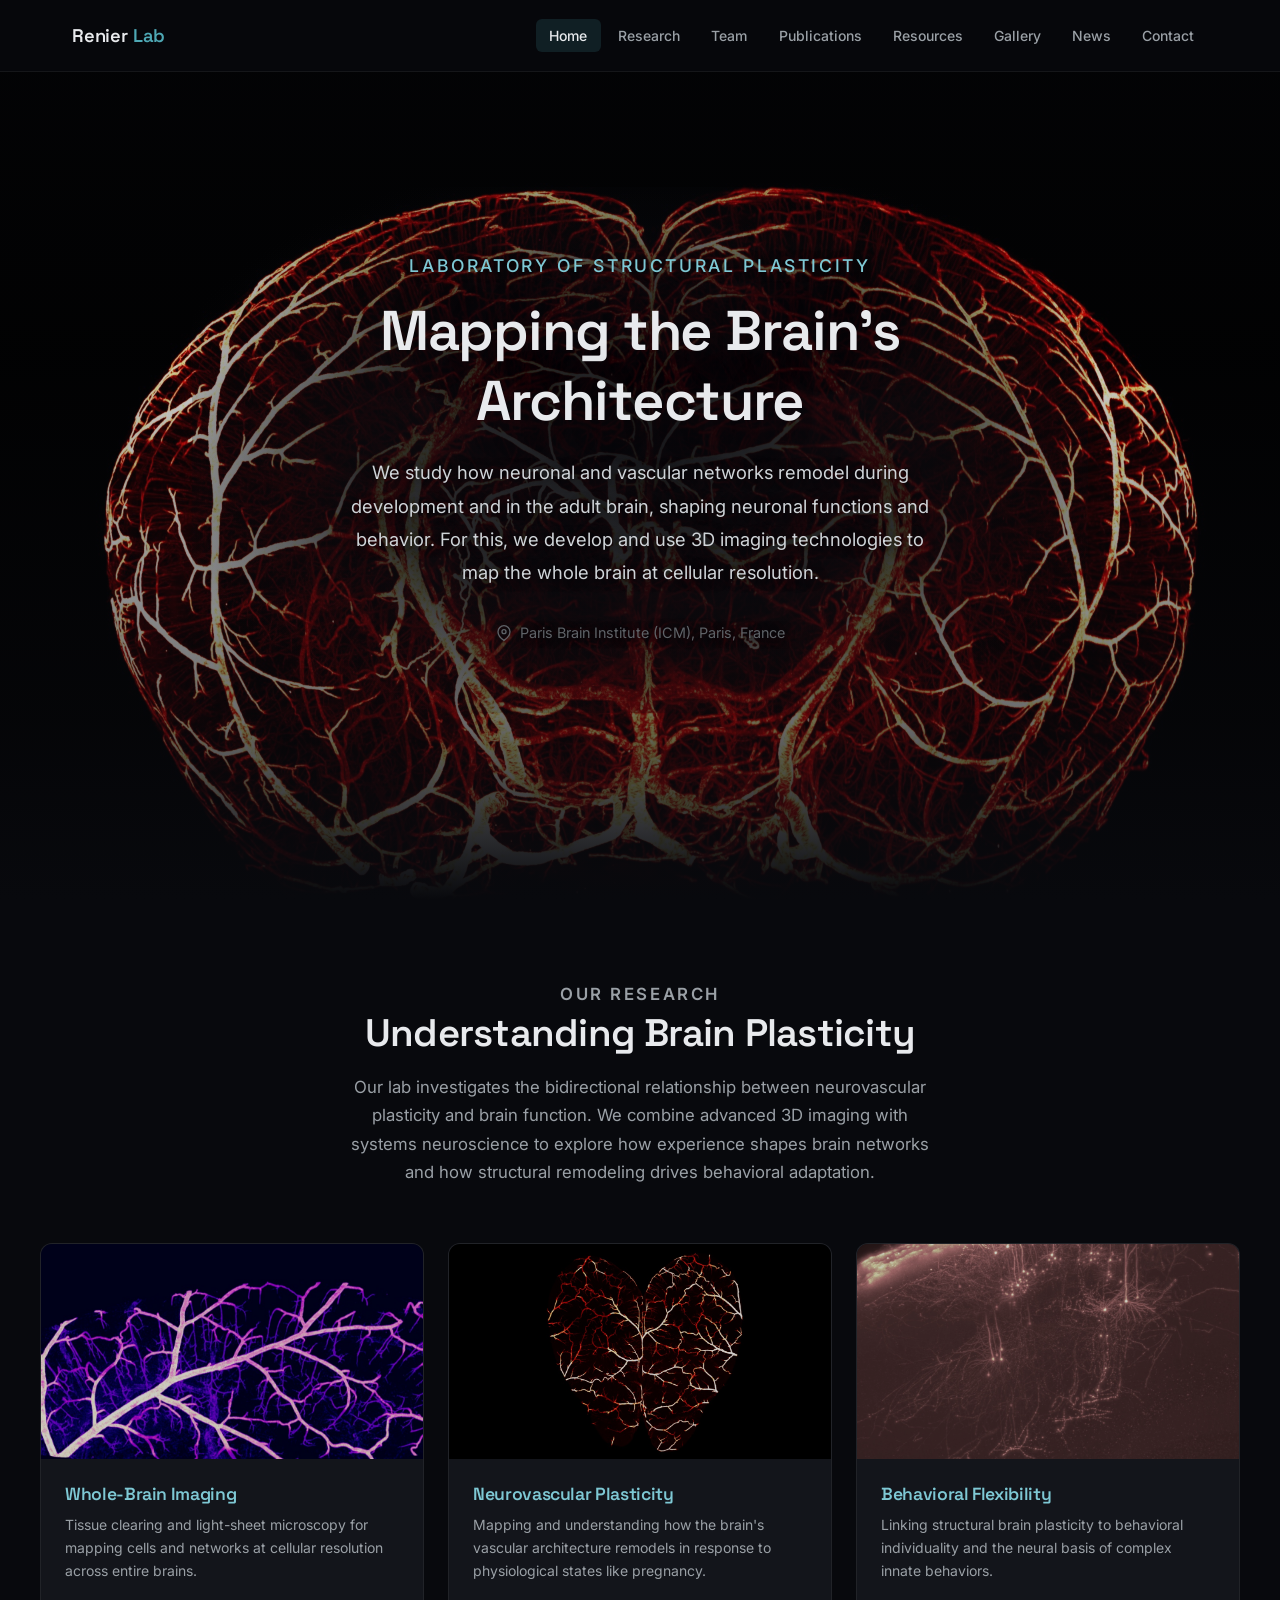
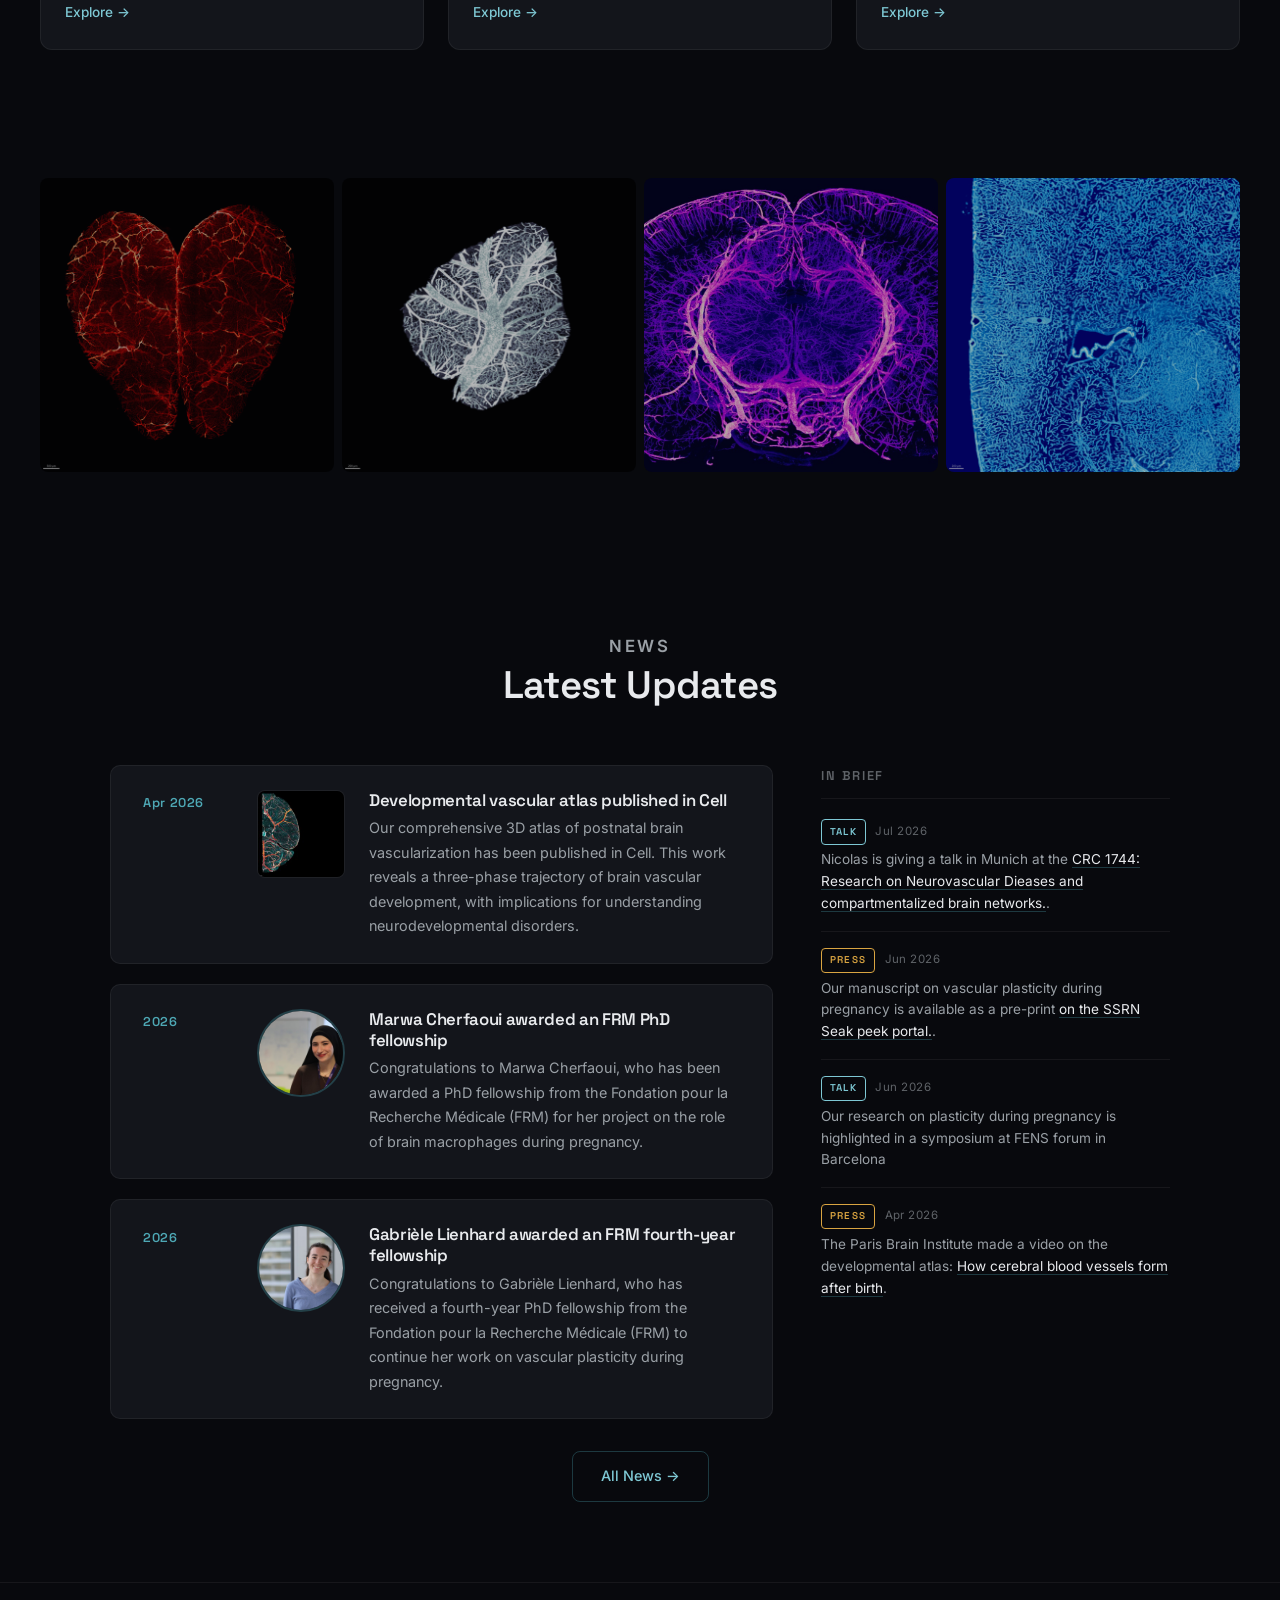
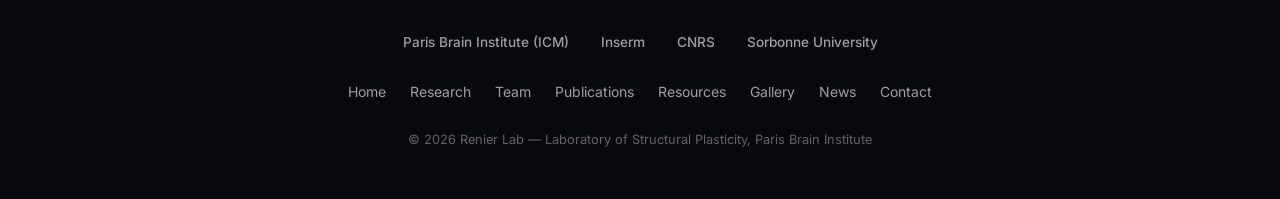
==== commit 7669cfec: "updated news" ====
--- a/site/index.html
+++ b/site/index.html
@@ -124,6 +124,7 @@
 
       <div class="news-split fade-in">
         <div class="news-list">
+          <!-- NEWS:START — generated by tools/build_news.py from news.json -->
           <div class="news-item">
             <span class="news-date">Apr 2026</span>
             <div class="news-thumb"><img src="images/thumbs/news/cell-atlas-2026.jpg" alt="Vascular labelling in a postnatal mouse brain hemisphere" loading="lazy" decoding="async"></div>
@@ -132,46 +133,48 @@
               <p>Our comprehensive 3D atlas of postnatal brain vascularization has been published in Cell. This work reveals a three-phase trajectory of brain vascular development, with implications for understanding neurodevelopmental disorders.</p>
             </div>
           </div>
+
           <div class="news-item">
             <span class="news-date">2026</span>
             <div class="news-thumb news-thumb--person"><img src="images/team/marwa.jpg" alt="Marwa Cherfaoui" loading="lazy" decoding="async"></div>
             <div class="news-content">
               <h3>Marwa Cherfaoui awarded an FRM PhD fellowship</h3>
-              <p>Congratulations to Marwa Cherfaoui, who has been awarded a PhD fellowship from the Fondation pour la Recherche M&eacute;dicale (FRM) for her project on the role of brain macrophages during pregnancy.</p>
+              <p>Congratulations to Marwa Cherfaoui, who has been awarded a PhD fellowship from the Fondation pour la Recherche Médicale (FRM) for her project on the role of brain macrophages during pregnancy.</p>
             </div>
           </div>
+
           <div class="news-item">
             <span class="news-date">2026</span>
-            <div class="news-thumb news-thumb--person"><img src="images/team/gabriele.jpg" alt="Gabri&egrave;le Lienhard" loading="lazy" decoding="async"></div>
+            <div class="news-thumb news-thumb--person"><img src="images/team/gabriele.jpg" alt="Gabrièle Lienhard" loading="lazy" decoding="async"></div>
             <div class="news-content">
-              <h3>Gabri&egrave;le Lienhard awarded an FRM fourth-year fellowship</h3>
-              <p>Congratulations to Gabri&egrave;le Lienhard, who has received a fourth-year PhD fellowship from the Fondation pour la Recherche M&eacute;dicale (FRM) to continue her work on vascular plasticity during pregnancy.</p>
+              <h3>Gabrièle Lienhard awarded an FRM fourth-year fellowship</h3>
+              <p>Congratulations to Gabrièle Lienhard, who has received a fourth-year PhD fellowship from the Fondation pour la Recherche Médicale (FRM) to continue her work on vascular plasticity during pregnancy.</p>
             </div>
           </div>
+          <!-- NEWS:END -->
         </div>
 
         <aside class="news-brief">
           <p class="brief-heading">In brief</p>
           <ul class="brief-list">
+            <!-- BRIEF:START — generated by tools/build_news.py from news.json -->
+            <li class="brief-item">
+              <div class="brief-meta"><span class="brief-tag brief-tag--talk">Talk</span><span class="brief-date">Jul 2026</span></div>
+              <p>Nicolas is giving a talk in Munich at the <a href="https://sfb1744.de/news-events/news/nicolas-renier-how-adaptable-is-the-adult-brain-vasculature/74a7cd7307ca6d34" target="_blank" rel="noopener">CRC 1744: Research on Neurovascular Dieases and compartmentalized brain networks.</a>.</p>
+            </li>
+            <li class="brief-item">
+              <div class="brief-meta"><span class="brief-tag brief-tag--press">Press</span><span class="brief-date">Jun 2026</span></div>
+              <p>Our manuscript on vascular plasticity during pregnancy is available as a pre-print <a href="https://papers.ssrn.com/sol3/papers.cfm?abstract_id=6997562" target="_blank" rel="noopener">on the SSRN Seak peek portal.</a>.</p>
+            </li>
+            <li class="brief-item">
+              <div class="brief-meta"><span class="brief-tag brief-tag--talk">Talk</span><span class="brief-date">Jun 2026</span></div>
+              <p>Our research on plasticity during pregnancy is highlighted in a symposium at FENS forum in Barcelona</p>
+            </li>
             <li class="brief-item">
               <div class="brief-meta"><span class="brief-tag brief-tag--press">Press</span><span class="brief-date">Apr 2026</span></div>
-              <p>The Paris Brain Institute on the developmental atlas: <a href="https://parisbraininstitute.org/news/how-cerebral-blood-vessels-form-after-birth" target="_blank" rel="noopener">How cerebral blood vessels form after birth</a>.</p>
-            </li>
-            <!-- Copy one of these, newest first. Tag classes: brief-tag--talk,
-                 brief-tag--press, brief-tag--note, brief-tag--event.
-            <li class="brief-item">
-              <div class="brief-meta"><span class="brief-tag brief-tag--talk">Talk</span><span class="brief-date">Oct 2026</span></div>
-              <p>Invited talk at &lt;meeting&gt;, &lt;city&gt;.</p>
-            </li>
-            <li class="brief-item">
-              <div class="brief-meta"><span class="brief-tag brief-tag--note">Note</span><span class="brief-date">2026</span></div>
-              <p>&lt;Short piece&gt;, in &lt;journal&gt;.</p>
-            </li>
-            <li class="brief-item">
-              <div class="brief-meta"><span class="brief-tag brief-tag--event">Event</span><span class="brief-date">Apr 2026</span></div>
-              <p>&lt;Symposium or workshop the lab hosted&gt;.</p>
-            </li>
-            -->
+              <p>The Paris Brain Institute made a video on the developmental atlas: <a href="https://parisbraininstitute.org/news/how-cerebral-blood-vessels-form-after-birth" target="_blank" rel="noopener">How cerebral blood vessels form after birth</a>.</p>
+            </li>
+            <!-- BRIEF:END -->
           </ul>
         </aside>
       </div>
--- a/site/css/style.css
+++ b/site/css/style.css
@@ -686,20 +686,6 @@
   color: var(--accent-light);
 }
 
-/* News page: the archive runs full width under the main list. */
-.brief-archive {
-  max-width: 800px;
-  margin: 4rem auto 0;
-}
-
-.brief-archive .brief-list {
-  columns: 2;
-  column-gap: 3rem;
-}
-
-.brief-archive .brief-item {
-  break-inside: avoid;
-}
 
 /* --- Contact --- */
 .contact-grid {
@@ -1060,10 +1046,6 @@
     gap: 2.5rem;
   }
 
-  .brief-archive .brief-list {
-    columns: 1;
-  }
-
   .news-item {
     flex-direction: column;
     gap: 0.75rem;
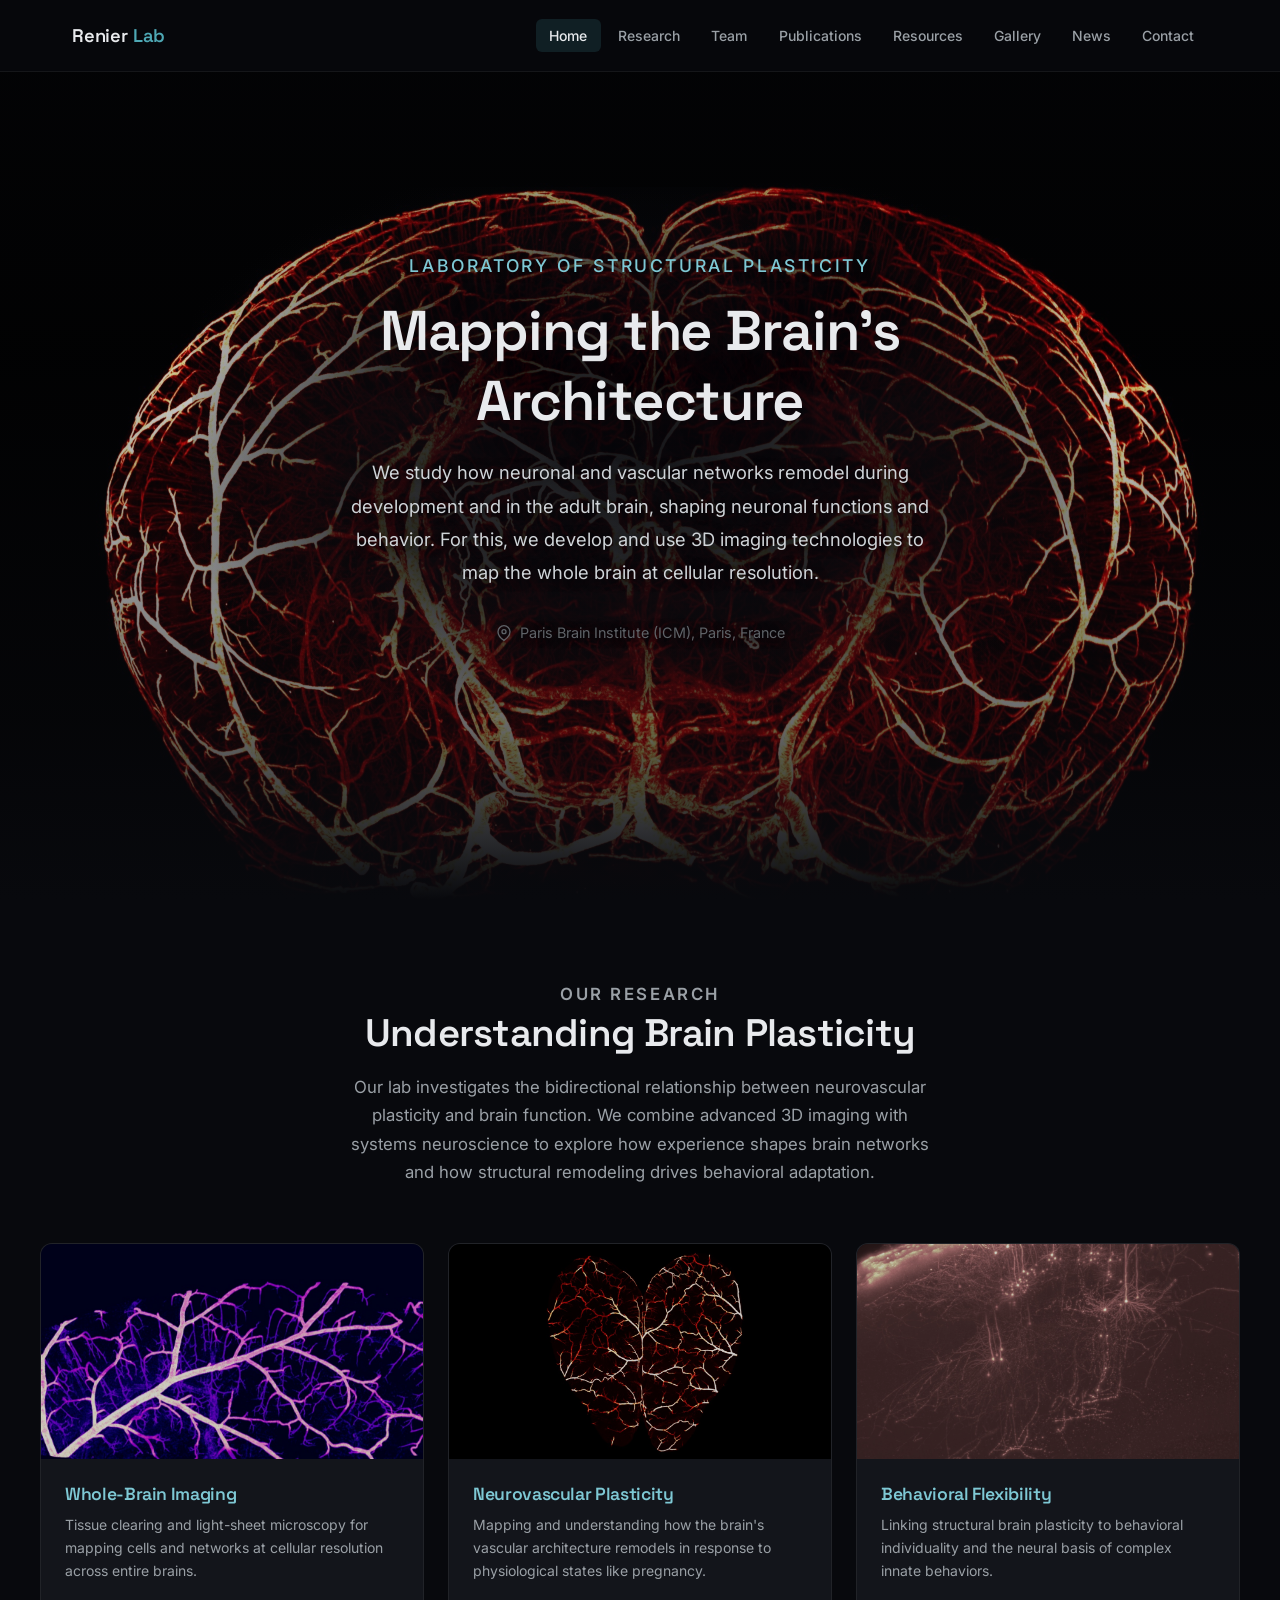
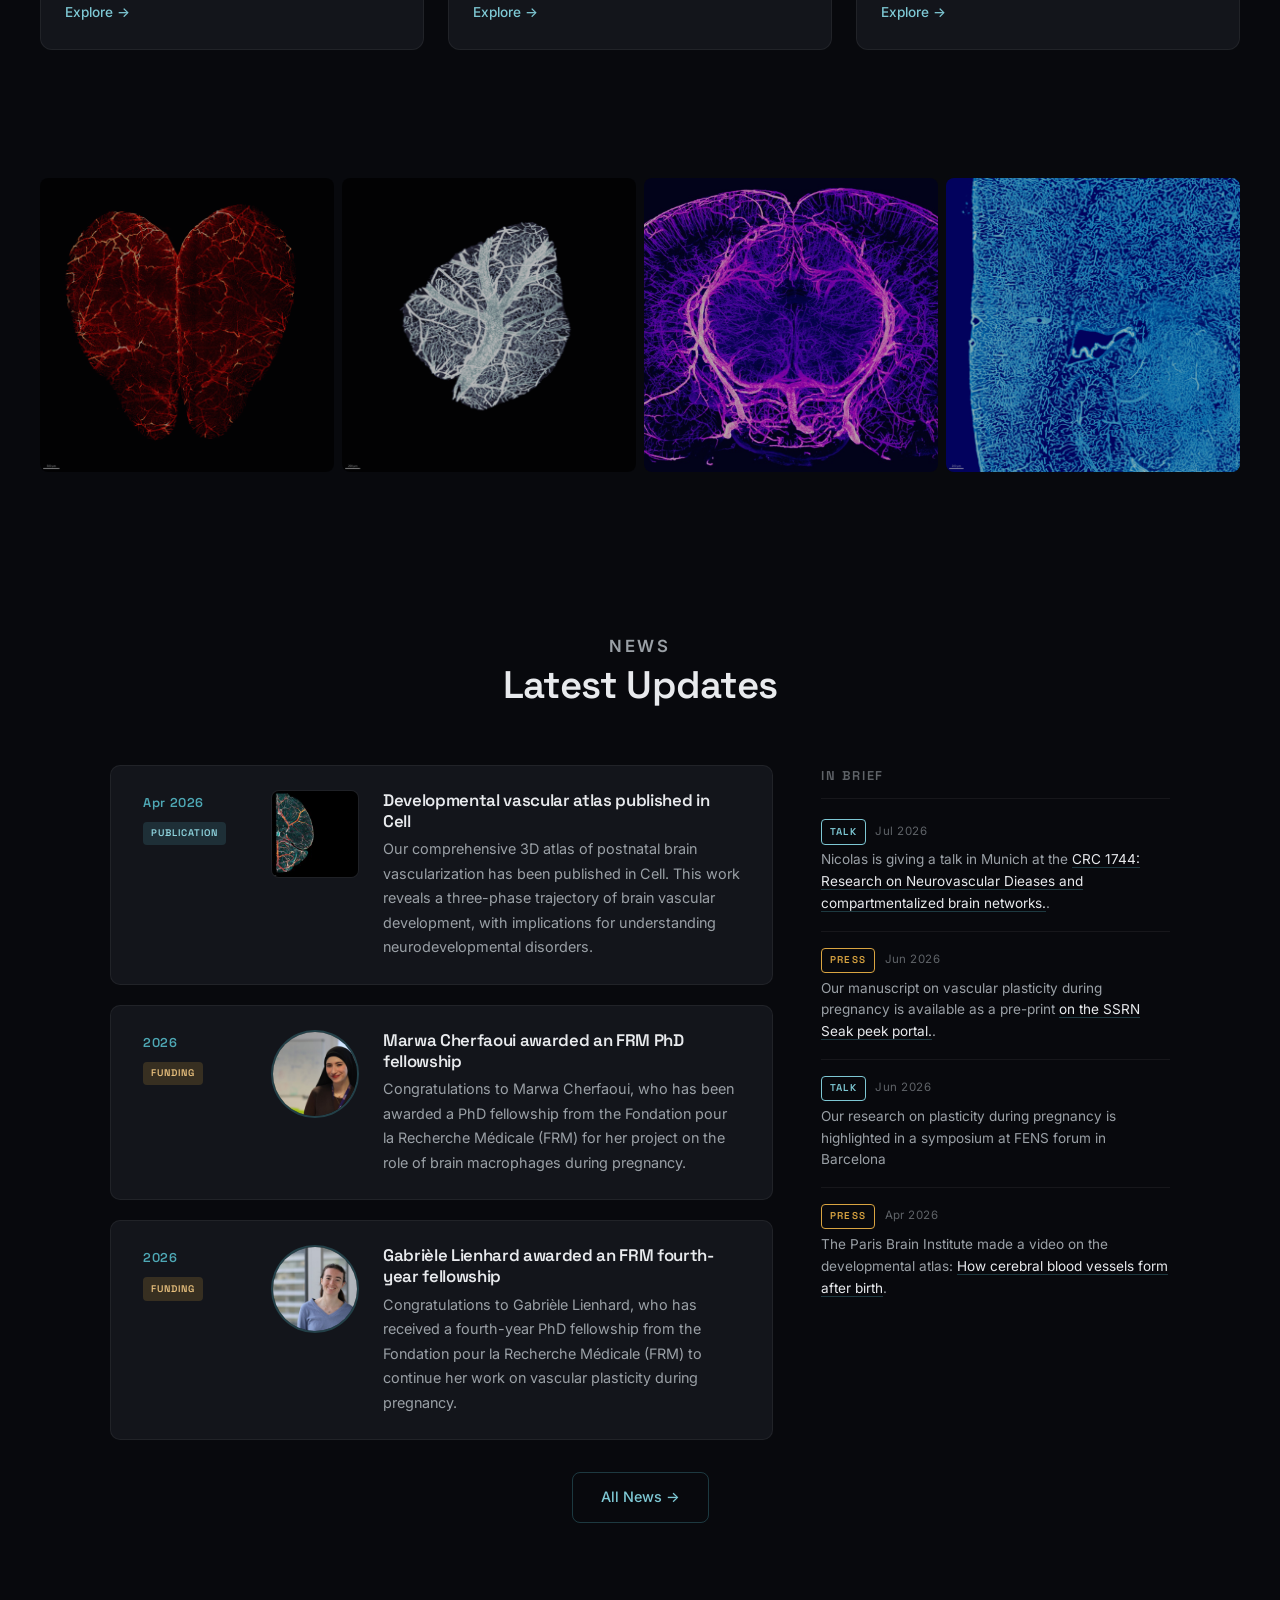
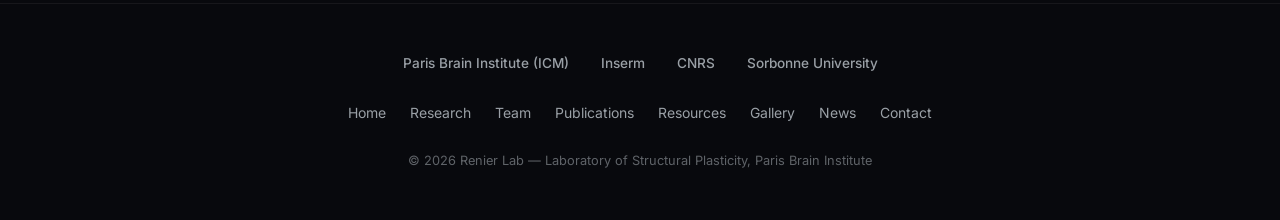
==== commit b19a8f09: "Categorise news items, add type filters, and document the vocabularies News: - Update entries now ca" ====
--- a/site/index.html
+++ b/site/index.html
@@ -125,8 +125,11 @@
       <div class="news-split fade-in">
         <div class="news-list">
           <!-- NEWS:START — generated by tools/build_news.py from news.json -->
-          <div class="news-item">
-            <span class="news-date">Apr 2026</span>
+          <div class="news-item" data-type="publication">
+            <div class="news-meta">
+              <span class="news-date">Apr 2026</span>
+              <span class="news-tag news-tag--publication">Publication</span>
+            </div>
             <div class="news-thumb"><img src="images/thumbs/news/cell-atlas-2026.jpg" alt="Vascular labelling in a postnatal mouse brain hemisphere" loading="lazy" decoding="async"></div>
             <div class="news-content">
               <h3>Developmental vascular atlas published in Cell</h3>
@@ -134,8 +137,11 @@
             </div>
           </div>
 
-          <div class="news-item">
-            <span class="news-date">2026</span>
+          <div class="news-item" data-type="funding">
+            <div class="news-meta">
+              <span class="news-date">2026</span>
+              <span class="news-tag news-tag--funding">Funding</span>
+            </div>
             <div class="news-thumb news-thumb--person"><img src="images/team/marwa.jpg" alt="Marwa Cherfaoui" loading="lazy" decoding="async"></div>
             <div class="news-content">
               <h3>Marwa Cherfaoui awarded an FRM PhD fellowship</h3>
@@ -143,8 +149,11 @@
             </div>
           </div>
 
-          <div class="news-item">
-            <span class="news-date">2026</span>
+          <div class="news-item" data-type="funding">
+            <div class="news-meta">
+              <span class="news-date">2026</span>
+              <span class="news-tag news-tag--funding">Funding</span>
+            </div>
             <div class="news-thumb news-thumb--person"><img src="images/team/gabriele.jpg" alt="Gabrièle Lienhard" loading="lazy" decoding="async"></div>
             <div class="news-content">
               <h3>Gabrièle Lienhard awarded an FRM fourth-year fellowship</h3>
@@ -158,19 +167,19 @@
           <p class="brief-heading">In brief</p>
           <ul class="brief-list">
             <!-- BRIEF:START — generated by tools/build_news.py from news.json -->
-            <li class="brief-item">
+            <li class="brief-item" data-type="talk">
               <div class="brief-meta"><span class="brief-tag brief-tag--talk">Talk</span><span class="brief-date">Jul 2026</span></div>
               <p>Nicolas is giving a talk in Munich at the <a href="https://sfb1744.de/news-events/news/nicolas-renier-how-adaptable-is-the-adult-brain-vasculature/74a7cd7307ca6d34" target="_blank" rel="noopener">CRC 1744: Research on Neurovascular Dieases and compartmentalized brain networks.</a>.</p>
             </li>
-            <li class="brief-item">
+            <li class="brief-item" data-type="press">
               <div class="brief-meta"><span class="brief-tag brief-tag--press">Press</span><span class="brief-date">Jun 2026</span></div>
               <p>Our manuscript on vascular plasticity during pregnancy is available as a pre-print <a href="https://papers.ssrn.com/sol3/papers.cfm?abstract_id=6997562" target="_blank" rel="noopener">on the SSRN Seak peek portal.</a>.</p>
             </li>
-            <li class="brief-item">
+            <li class="brief-item" data-type="talk">
               <div class="brief-meta"><span class="brief-tag brief-tag--talk">Talk</span><span class="brief-date">Jun 2026</span></div>
               <p>Our research on plasticity during pregnancy is highlighted in a symposium at FENS forum in Barcelona</p>
             </li>
-            <li class="brief-item">
+            <li class="brief-item" data-type="press">
               <div class="brief-meta"><span class="brief-tag brief-tag--press">Press</span><span class="brief-date">Apr 2026</span></div>
               <p>The Paris Brain Institute made a video on the developmental atlas: <a href="https://parisbraininstitute.org/news/how-cerebral-blood-vessels-form-after-birth" target="_blank" rel="noopener">How cerebral blood vessels form after birth</a>.</p>
             </li>
--- a/site/css/style.css
+++ b/site/css/style.css
@@ -443,13 +443,51 @@
   font-weight: 500;
 }
 
+.pub-section {
+  margin-bottom: 4.5rem;
+}
+
+.pub-section:last-child {
+  margin-bottom: 0;
+}
+
+.pub-section-title {
+  font-family: var(--font-heading);
+  font-size: 1.35rem;
+  font-weight: 700;
+  letter-spacing: 0.08em;
+  text-transform: uppercase;
+  color: var(--text-primary);
+  padding-bottom: 1rem;
+  margin-bottom: 2.5rem;
+  border-bottom: 1px solid var(--border-accent);
+}
+
+.pub-section > .pub-list {
+  margin-bottom: 2.5rem;
+}
+
+.pub-subsection {
+  margin-top: 3rem;
+}
+
+.pub-subsection-title {
+  font-family: var(--font-heading);
+  font-size: 1rem;
+  font-weight: 600;
+  letter-spacing: 0.1em;
+  text-transform: uppercase;
+  color: var(--text-secondary);
+  margin-bottom: 1.75rem;
+}
+
 .pub-year-group {
   margin-bottom: 2.5rem;
 }
 
 .pub-year {
   font-family: var(--font-heading);
-  font-size: 1.5rem;
+  font-size: 1.25rem;
   font-weight: 700;
   color: var(--accent);
   margin-bottom: 1rem;
@@ -539,16 +577,86 @@
   border-color: var(--border-accent);
 }
 
+.news-meta {
+  flex-shrink: 0;
+  display: flex;
+  flex-direction: column;
+  align-items: flex-start;
+  gap: 0.5rem;
+  min-width: 104px;
+  padding-top: 0.15rem;
+}
+
 .news-date {
-  flex-shrink: 0;
   font-family: var(--font-heading);
   font-size: 0.8rem;
   font-weight: 600;
   color: var(--accent);
   letter-spacing: 0.05em;
-  min-width: 90px;
-  padding-top: 0.15rem;
-}
+}
+
+/* Category label on a full news item. Filled, where the brief tags are
+   outlined, so the two columns stay visually distinct side by side. */
+.news-tag {
+  font-family: var(--font-heading);
+  font-size: 0.6rem;
+  font-weight: 600;
+  letter-spacing: 0.1em;
+  text-transform: uppercase;
+  padding: 0.22rem 0.5rem;
+  border-radius: 4px;
+  white-space: nowrap;
+  color: var(--text-primary);
+  background: rgba(255, 255, 255, 0.07);
+}
+
+.news-tag--funding     { background: rgba(217, 164, 65, 0.18); color: #e8c07d; }
+.news-tag--publication { background: rgba(78, 168, 181, 0.18); color: #8fd4de; }
+.news-tag--prize       { background: rgba(214, 132, 132, 0.18); color: #e5a3a3; }
+.news-tag--resource    { background: rgba(111, 191, 139, 0.18); color: #96d6ae; }
+.news-tag--milestone   { background: rgba(169, 138, 212, 0.18); color: #c2aae2; }
+
+/* --- Filter chips above each news column --- */
+.news-filter {
+  display: flex;
+  flex-wrap: wrap;
+  gap: 0.4rem;
+  margin-bottom: 1.5rem;
+}
+
+.news-filter-chip {
+  font-family: var(--font-heading);
+  font-size: 0.68rem;
+  font-weight: 600;
+  letter-spacing: 0.08em;
+  text-transform: uppercase;
+  color: var(--text-muted);
+  background: transparent;
+  border: 1px solid var(--border);
+  border-radius: 999px;
+  padding: 0.35rem 0.8rem;
+  cursor: pointer;
+  transition: all var(--transition);
+}
+
+.news-filter-chip:hover {
+  color: var(--text-secondary);
+  border-color: var(--border-accent);
+}
+
+.news-filter-chip.is-active {
+  color: var(--bg-primary);
+  background: var(--accent);
+  border-color: var(--accent);
+}
+
+.news-filter-chip:focus-visible {
+  outline: 2px solid var(--accent-light);
+  outline-offset: 2px;
+}
+
+.news-item[hidden],
+.brief-item[hidden] { display: none; }
 
 .news-thumb {
   flex-shrink: 0;
@@ -1051,6 +1159,12 @@
     gap: 0.75rem;
   }
 
+  .news-meta {
+    flex-direction: row;
+    align-items: center;
+    gap: 0.75rem;
+  }
+
   .news-thumb {
     width: 72px;
     height: 72px;
@@ -1311,6 +1425,8 @@
 }
 
 .pub-year-group[hidden],
+.pub-section[hidden],
+.pub-subsection[hidden],
 .pub-item[hidden] { display: none; }
 
 /* --- Motion preferences --- */
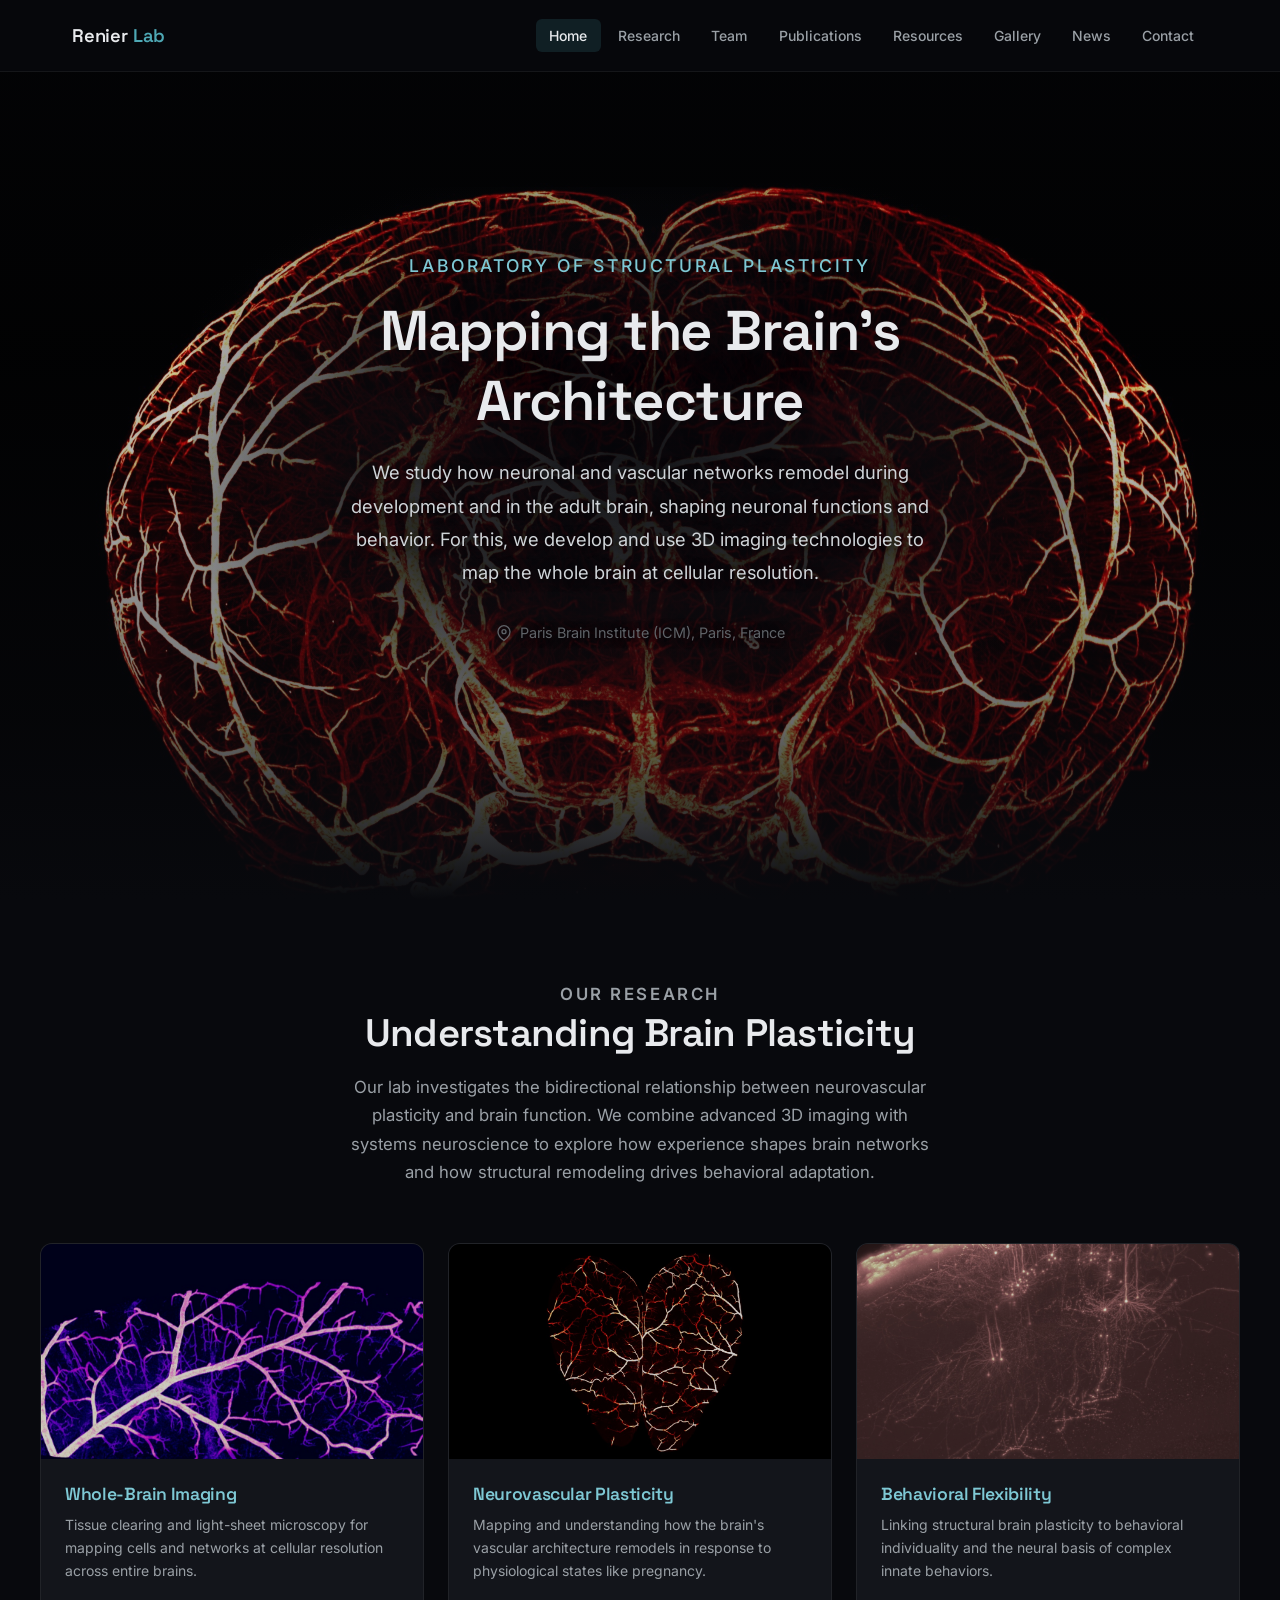
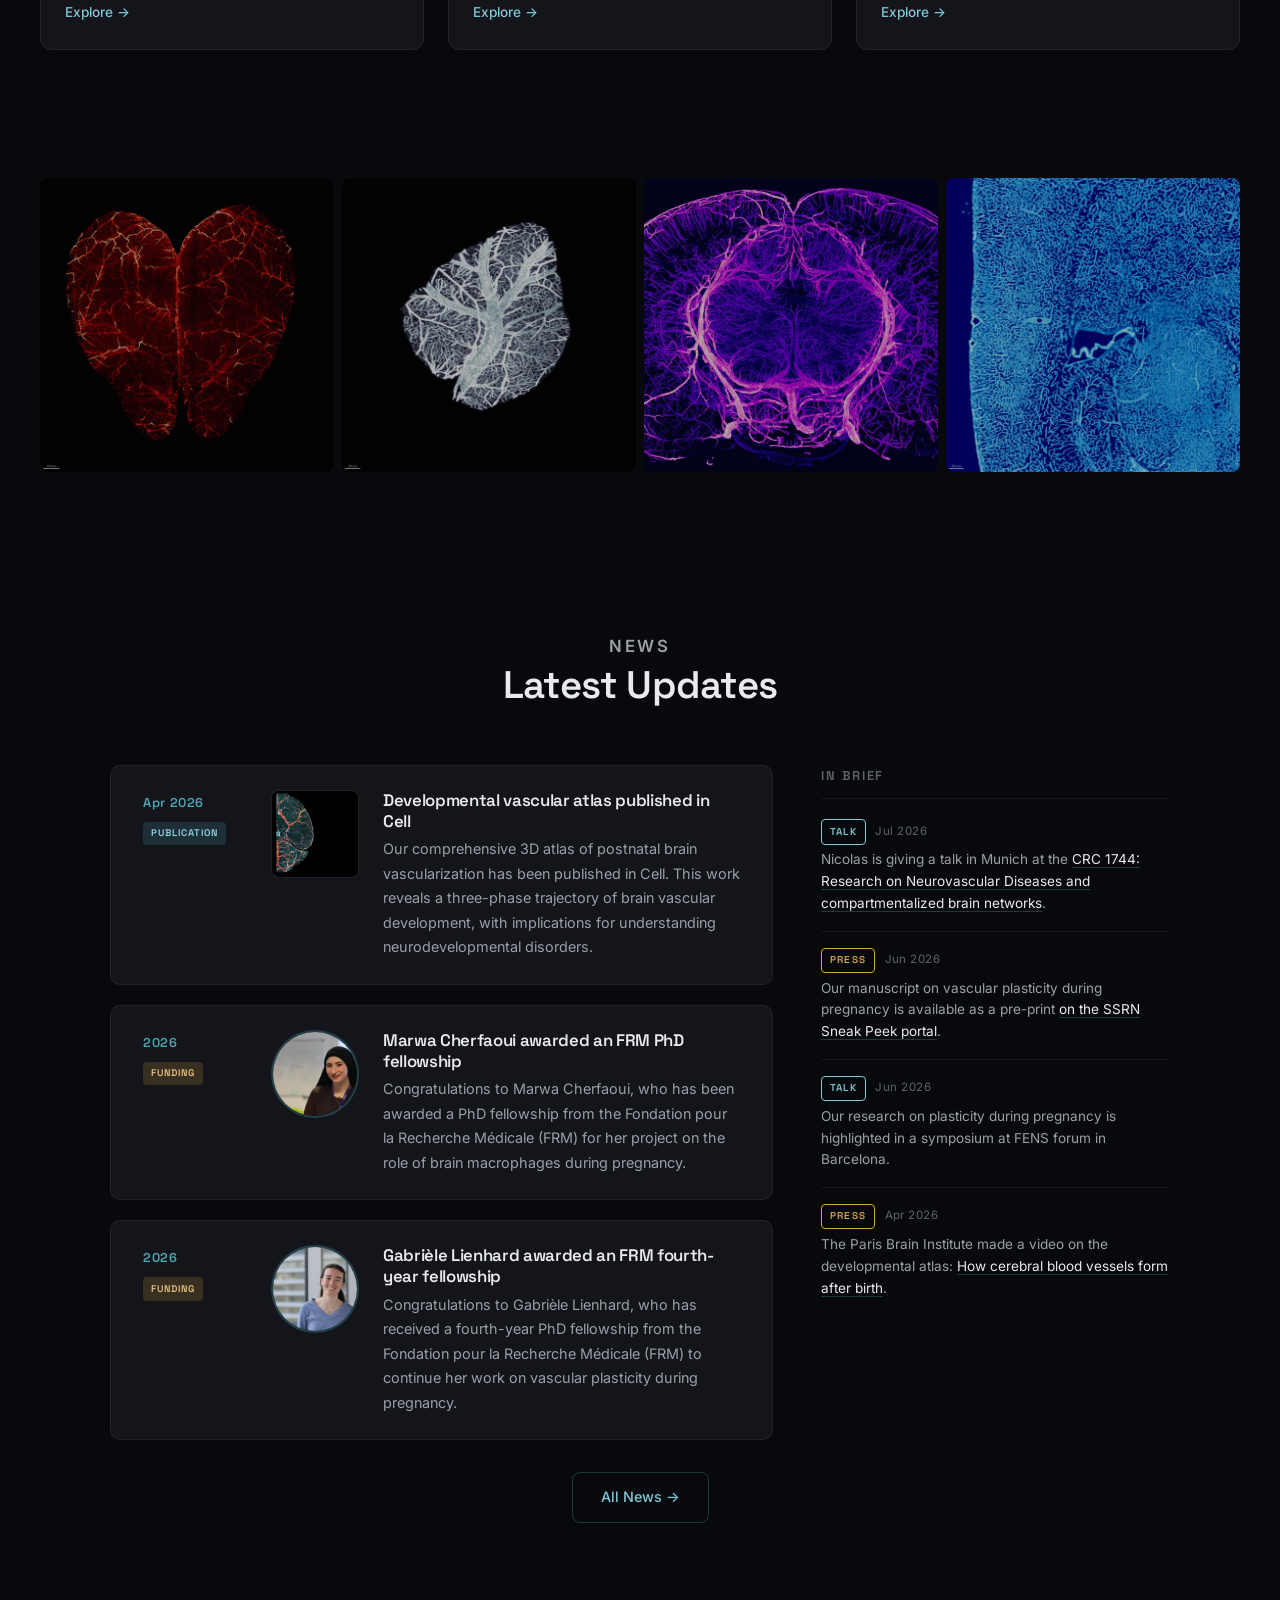
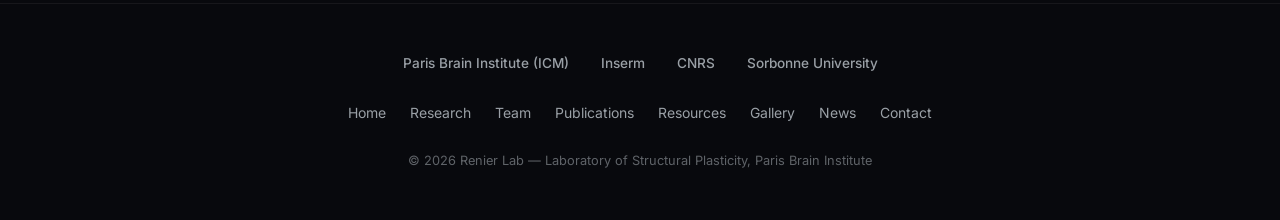
==== commit 9def2423: "Add the pregnancy preprint and two prizes; fix typos in the brief items - Preprint: Lienhard G, Na D" ====
--- a/site/index.html
+++ b/site/index.html
@@ -169,15 +169,15 @@
             <!-- BRIEF:START — generated by tools/build_news.py from news.json -->
             <li class="brief-item" data-type="talk">
               <div class="brief-meta"><span class="brief-tag brief-tag--talk">Talk</span><span class="brief-date">Jul 2026</span></div>
-              <p>Nicolas is giving a talk in Munich at the <a href="https://sfb1744.de/news-events/news/nicolas-renier-how-adaptable-is-the-adult-brain-vasculature/74a7cd7307ca6d34" target="_blank" rel="noopener">CRC 1744: Research on Neurovascular Dieases and compartmentalized brain networks.</a>.</p>
+              <p>Nicolas is giving a talk in Munich at the <a href="https://sfb1744.de/news-events/news/nicolas-renier-how-adaptable-is-the-adult-brain-vasculature/74a7cd7307ca6d34" target="_blank" rel="noopener">CRC 1744: Research on Neurovascular Diseases and compartmentalized brain networks</a>.</p>
             </li>
             <li class="brief-item" data-type="press">
               <div class="brief-meta"><span class="brief-tag brief-tag--press">Press</span><span class="brief-date">Jun 2026</span></div>
-              <p>Our manuscript on vascular plasticity during pregnancy is available as a pre-print <a href="https://papers.ssrn.com/sol3/papers.cfm?abstract_id=6997562" target="_blank" rel="noopener">on the SSRN Seak peek portal.</a>.</p>
+              <p>Our manuscript on vascular plasticity during pregnancy is available as a pre-print <a href="https://papers.ssrn.com/sol3/papers.cfm?abstract_id=6997562" target="_blank" rel="noopener">on the SSRN Sneak Peek portal</a>.</p>
             </li>
             <li class="brief-item" data-type="talk">
               <div class="brief-meta"><span class="brief-tag brief-tag--talk">Talk</span><span class="brief-date">Jun 2026</span></div>
-              <p>Our research on plasticity during pregnancy is highlighted in a symposium at FENS forum in Barcelona</p>
+              <p>Our research on plasticity during pregnancy is highlighted in a symposium at FENS forum in Barcelona.</p>
             </li>
             <li class="brief-item" data-type="press">
               <div class="brief-meta"><span class="brief-tag brief-tag--press">Press</span><span class="brief-date">Apr 2026</span></div>
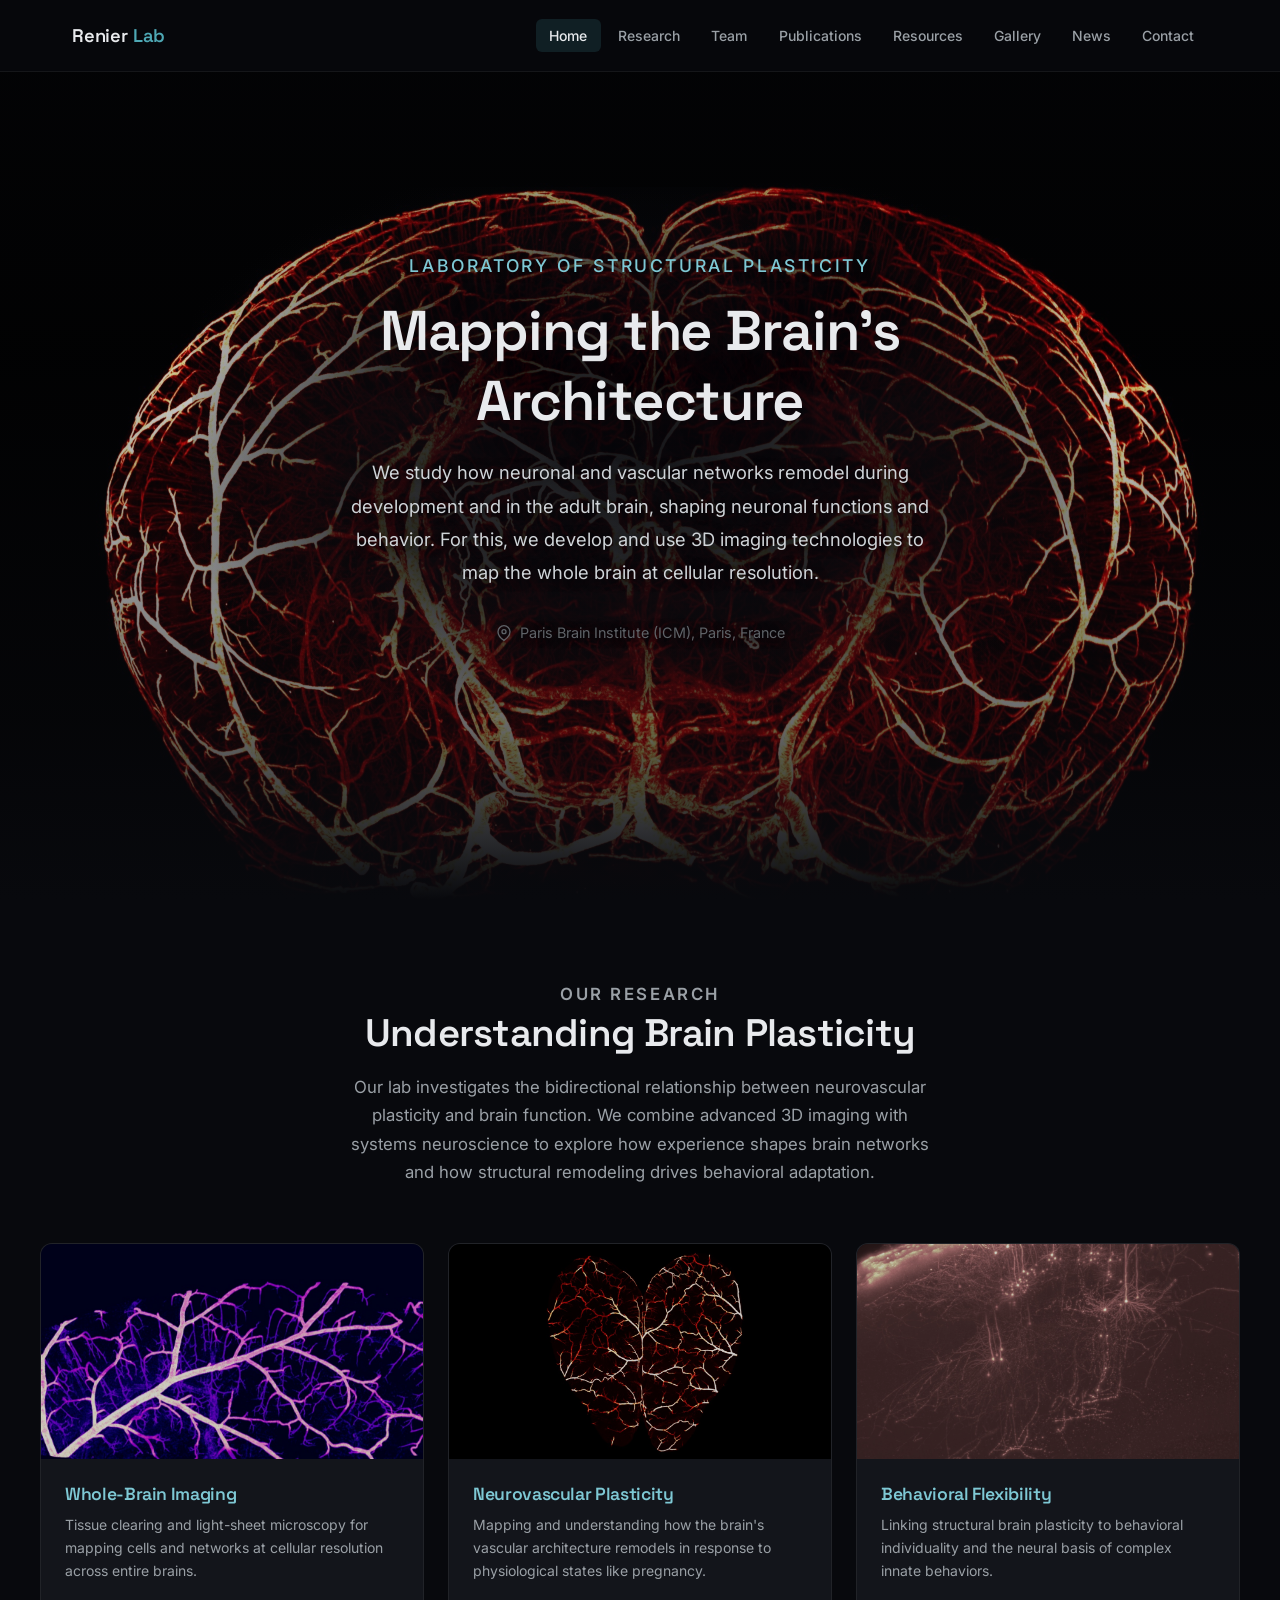
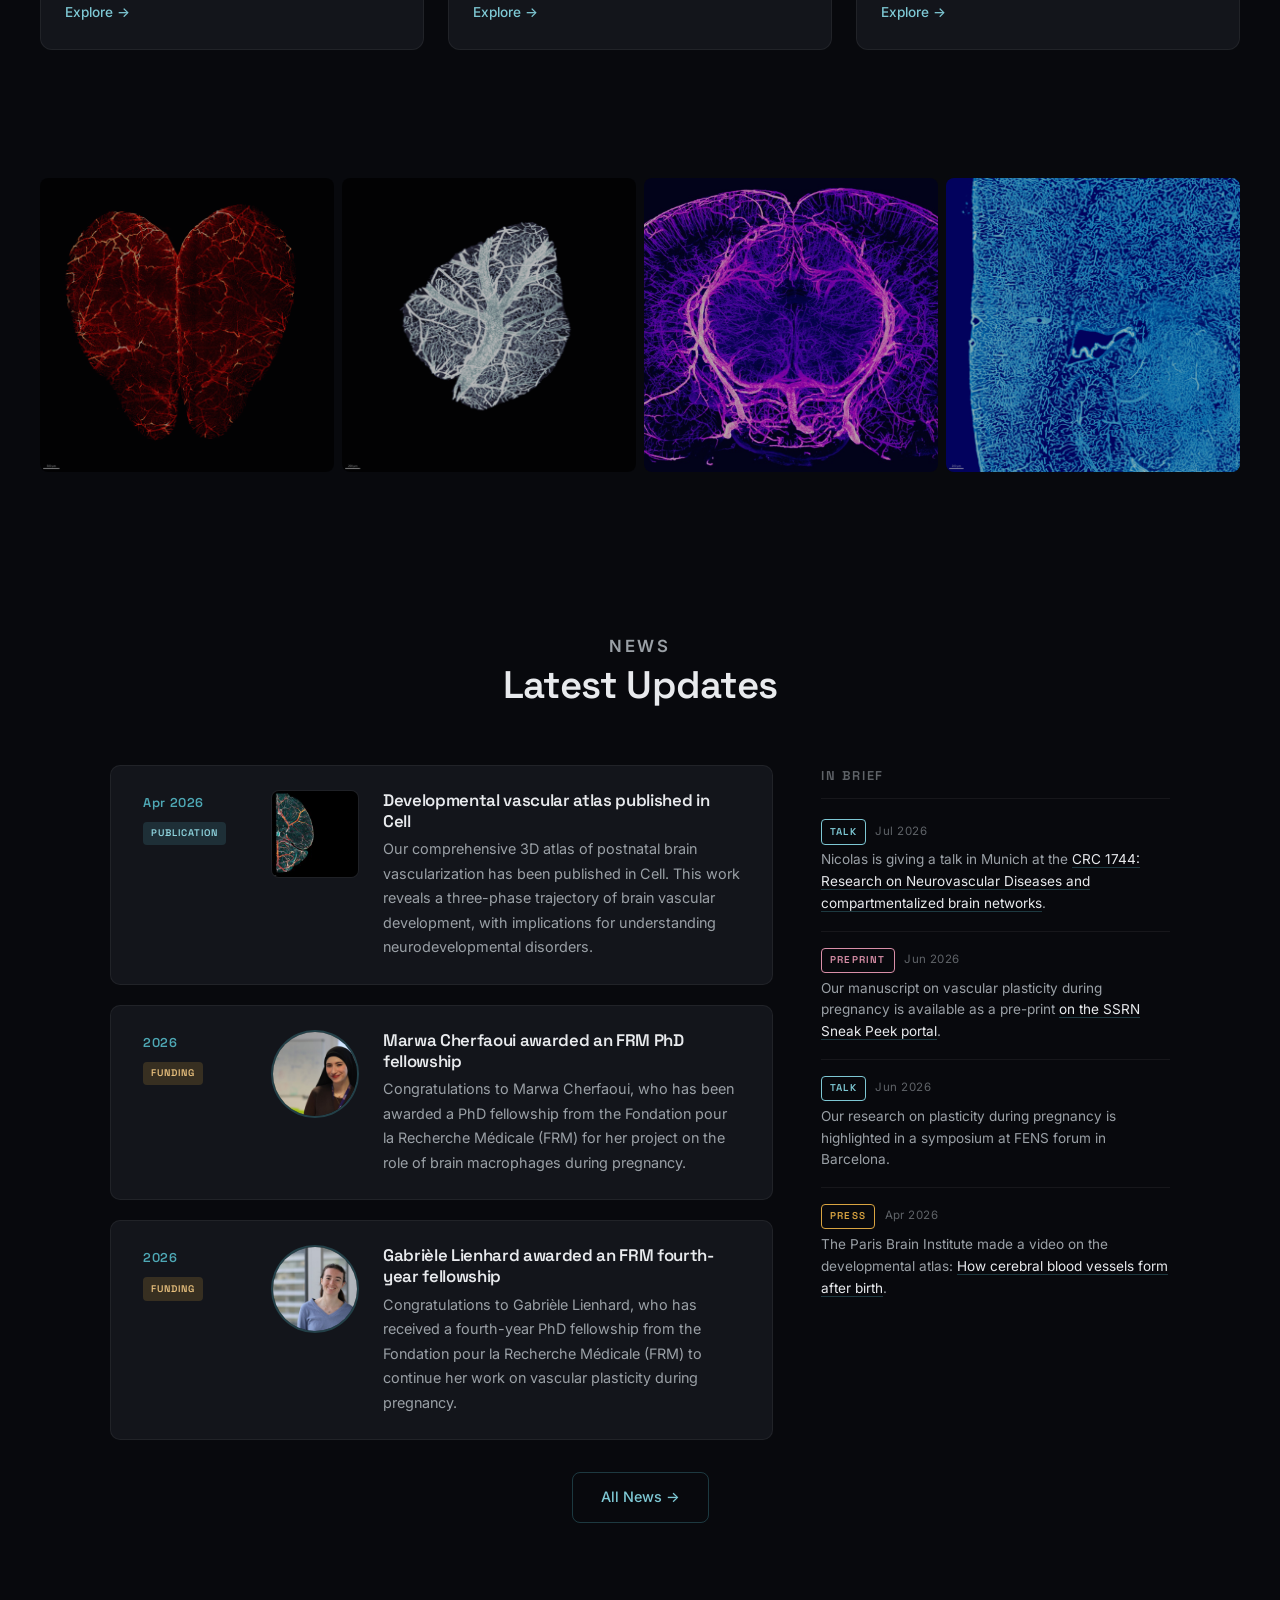
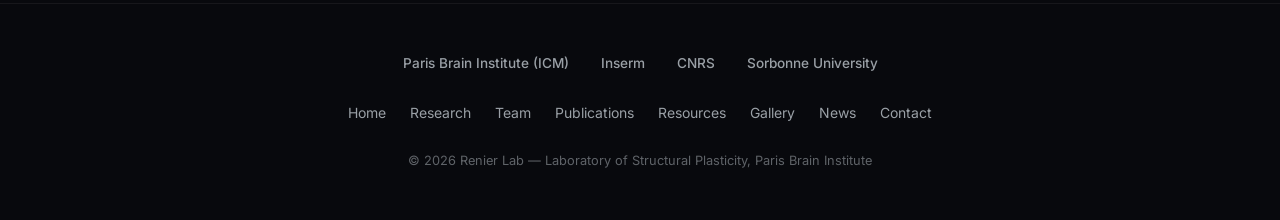
==== commit 525bd956: "Add a "preprint" tag to the In brief items A preprint announcement was sitting under "press", which " ====
--- a/site/index.html
+++ b/site/index.html
@@ -171,8 +171,8 @@
               <div class="brief-meta"><span class="brief-tag brief-tag--talk">Talk</span><span class="brief-date">Jul 2026</span></div>
               <p>Nicolas is giving a talk in Munich at the <a href="https://sfb1744.de/news-events/news/nicolas-renier-how-adaptable-is-the-adult-brain-vasculature/74a7cd7307ca6d34" target="_blank" rel="noopener">CRC 1744: Research on Neurovascular Diseases and compartmentalized brain networks</a>.</p>
             </li>
-            <li class="brief-item" data-type="press">
-              <div class="brief-meta"><span class="brief-tag brief-tag--press">Press</span><span class="brief-date">Jun 2026</span></div>
+            <li class="brief-item" data-type="preprint">
+              <div class="brief-meta"><span class="brief-tag brief-tag--preprint">Preprint</span><span class="brief-date">Jun 2026</span></div>
               <p>Our manuscript on vascular plasticity during pregnancy is available as a pre-print <a href="https://papers.ssrn.com/sol3/papers.cfm?abstract_id=6997562" target="_blank" rel="noopener">on the SSRN Sneak Peek portal</a>.</p>
             </li>
             <li class="brief-item" data-type="talk">
--- a/site/css/style.css
+++ b/site/css/style.css
@@ -765,10 +765,11 @@
   color: var(--accent);
 }
 
-.brief-tag--talk  { color: #7ec8d4; }
-.brief-tag--press { color: #d9a441; }
-.brief-tag--note  { color: #a98ad4; }
-.brief-tag--event { color: #6fbf8b; }
+.brief-tag--talk     { color: #7ec8d4; }
+.brief-tag--preprint { color: #d98fa8; }
+.brief-tag--press    { color: #d9a441; }
+.brief-tag--note     { color: #a98ad4; }
+.brief-tag--event    { color: #6fbf8b; }
 
 .brief-date {
   font-size: 0.72rem;
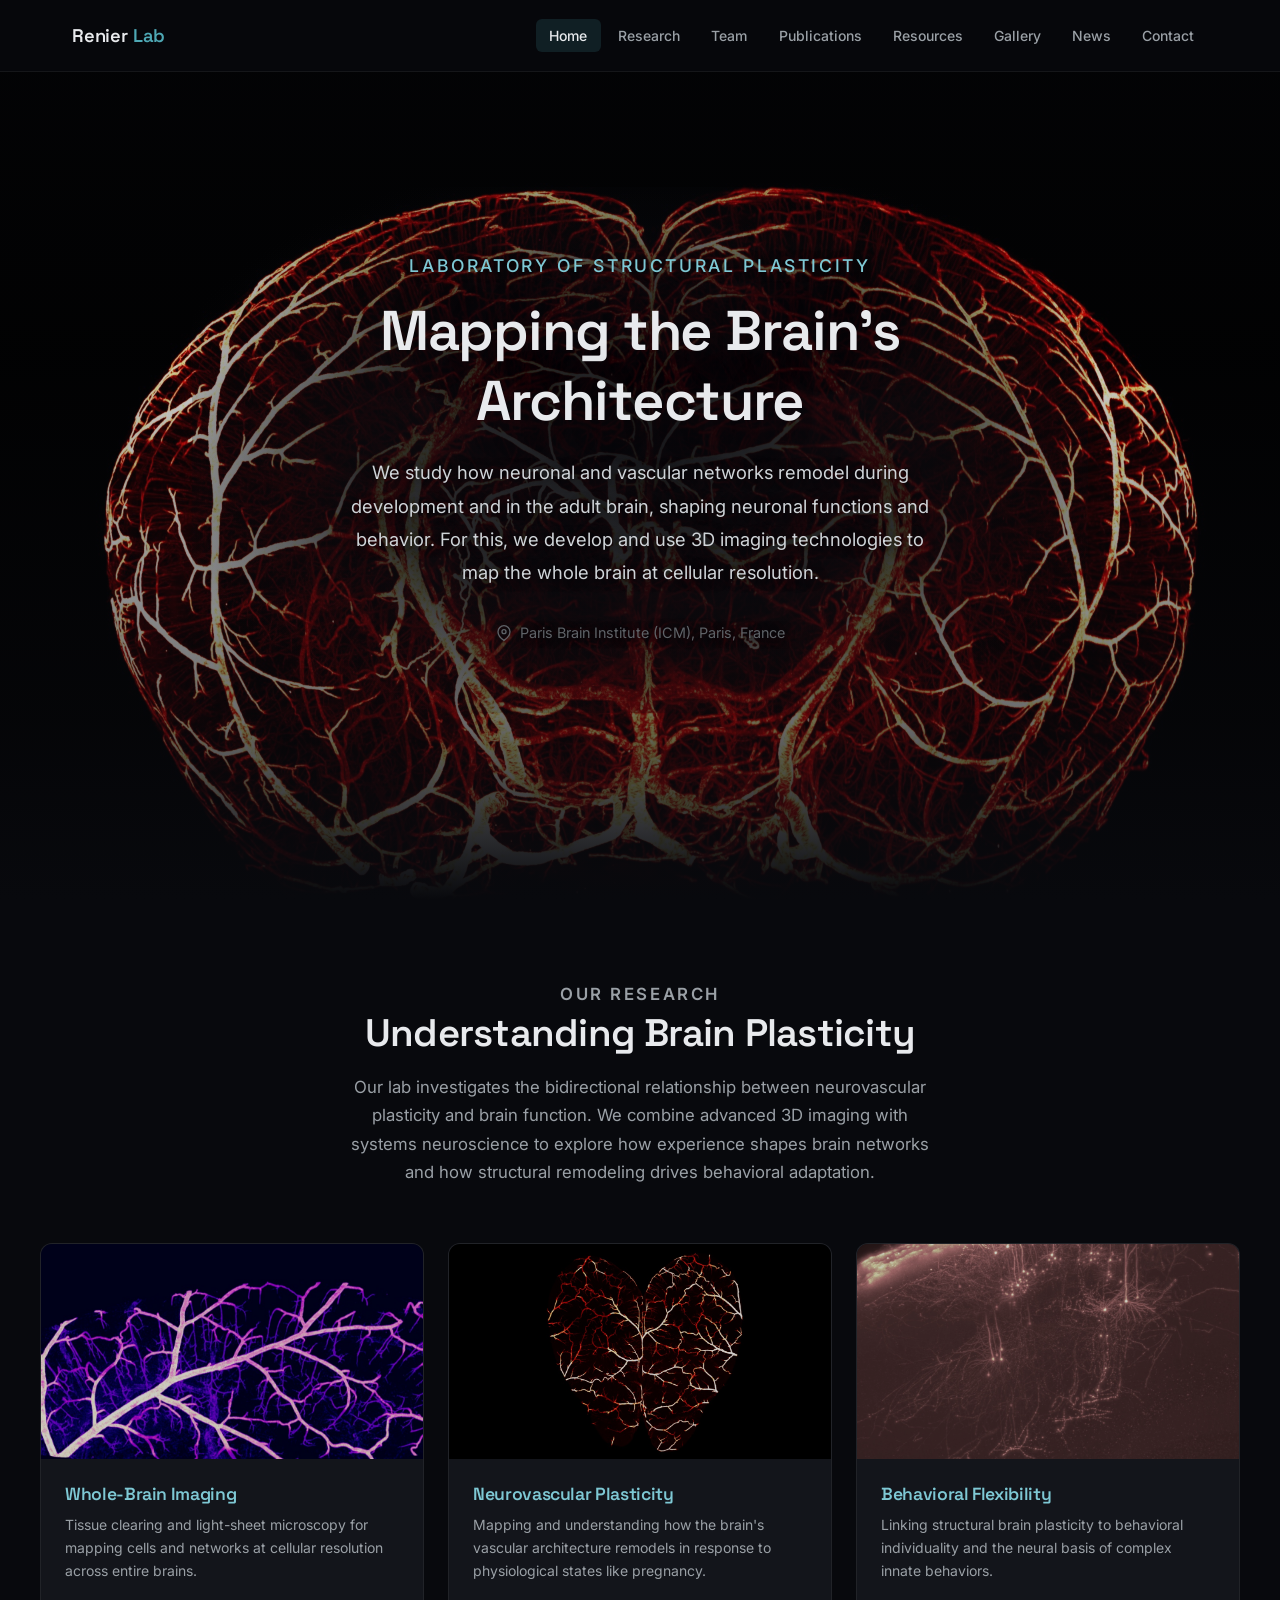
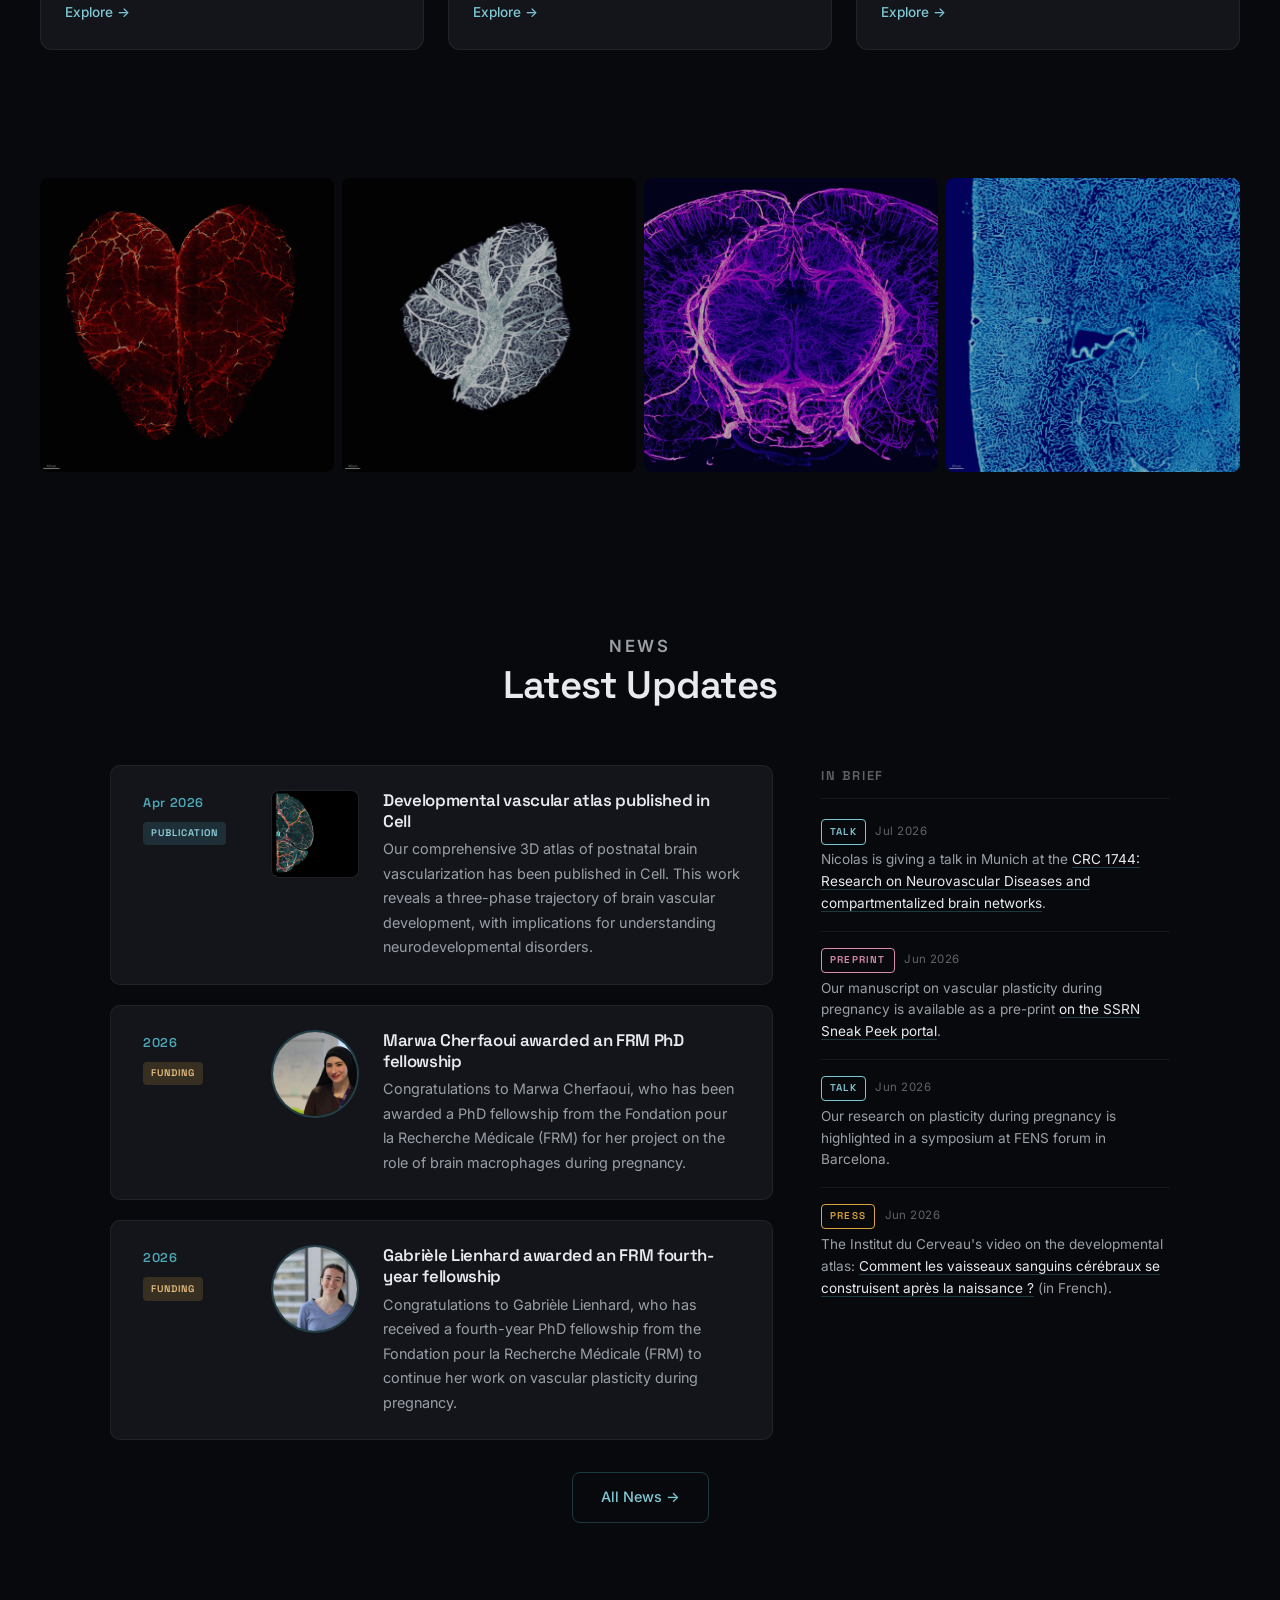
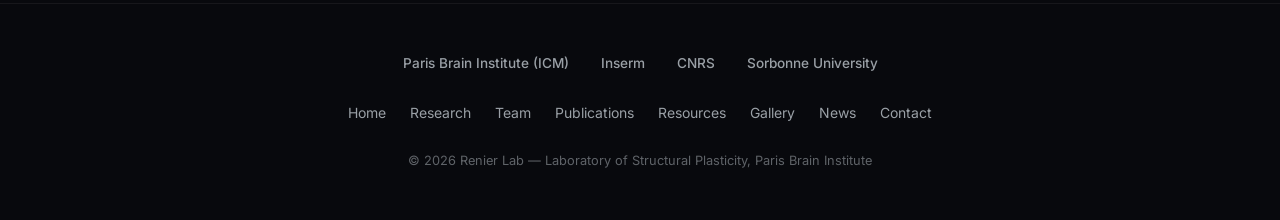
==== commit 9cc93a6e: "Add four Institut du Cerveau videos to the In brief list All four are on the Institut du Cerveau cha" ====
--- a/site/index.html
+++ b/site/index.html
@@ -180,8 +180,8 @@
               <p>Our research on plasticity during pregnancy is highlighted in a symposium at FENS forum in Barcelona.</p>
             </li>
             <li class="brief-item" data-type="press">
-              <div class="brief-meta"><span class="brief-tag brief-tag--press">Press</span><span class="brief-date">Apr 2026</span></div>
-              <p>The Paris Brain Institute made a video on the developmental atlas: <a href="https://parisbraininstitute.org/news/how-cerebral-blood-vessels-form-after-birth" target="_blank" rel="noopener">How cerebral blood vessels form after birth</a>.</p>
+              <div class="brief-meta"><span class="brief-tag brief-tag--press">Press</span><span class="brief-date">Jun 2026</span></div>
+              <p>The Institut du Cerveau's video on the developmental atlas: <a href="https://www.youtube.com/watch?v=j1e6Dv7aj7Y" target="_blank" rel="noopener">Comment les vaisseaux sanguins cérébraux se construisent après la naissance&nbsp;?</a> (in French).</p>
             </li>
             <!-- BRIEF:END -->
           </ul>
